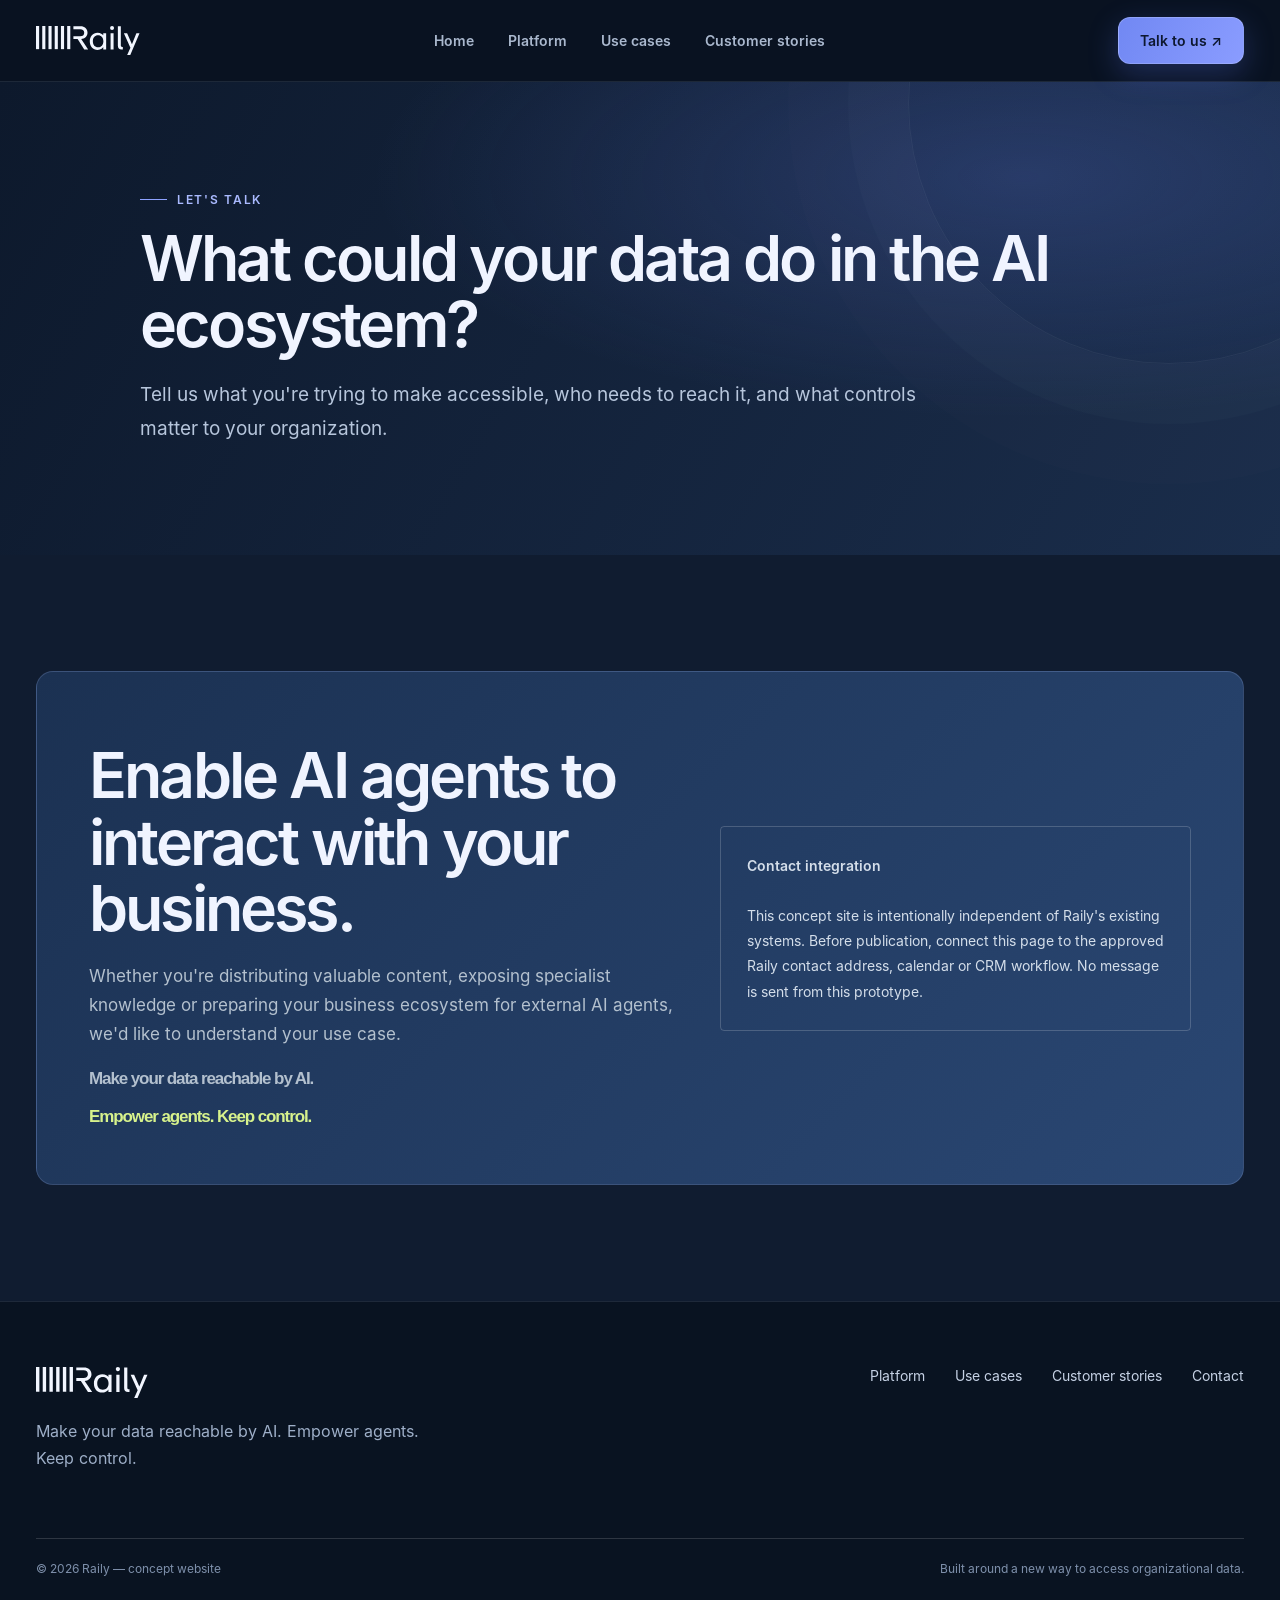
==== contact.html @ 26b0833b "Add files via upload" ====
<!doctype html><html lang="en"><head><meta charset="utf-8"><meta name="viewport" content="width=device-width,initial-scale=1"><meta name="description" content="Talk to Raily about enabling AI agents to interact with your business."><title>Contact — Raily</title><link rel="stylesheet" href="assets/site.css"><link rel="stylesheet" href="assets/v6.css"></head><body><header class="topbar"><div class="wrap nav"><a class="brand" href="index.html"><img src="assets/raily-logo.svg" alt="Raily" class="brand-logo" width="104" height="28"></a><button class="menu-toggle" aria-label="Open navigation" aria-expanded="false">☰</button><nav class="navlinks"><a href="index.html">Home</a><a href="platform.html">Platform</a><a href="use-cases.html">Use cases</a><a href="stories.html">Customer stories</a></nav><a class="nav-cta" href="contact.html">Talk to us ↗</a></div></header><main><section class="page-hero"><div class="wrap inner"><div class="eyebrow">Let's talk</div><h1>What could your data do in the AI ecosystem?</h1><p>Tell us what you're trying to make accessible, who needs to reach it, and what controls matter to your organization.</p></div></section><section class="section"><div class="wrap"><div class="contact-panel"><div><h2>Enable AI agents to interact with your business.</h2><p>Whether you're distributing valuable content, exposing specialist knowledge or preparing your business ecosystem for external AI agents, we'd like to understand your use case.</p><p class="tagline">Make your data reachable by AI. <span>Empower agents. Keep control.</span></p></div><div class="contact-note"><strong>Contact integration</strong><br><br>This concept site is intentionally independent of Raily's existing systems. Before publication, connect this page to the approved Raily contact address, calendar or CRM workflow. No message is sent from this prototype.</div></div></div></section></main><footer class="footer"><div class="wrap"><div class="footer-top"><div><a class="brand" href="index.html"><img src="assets/raily-logo.svg" alt="Raily" class="brand-logo" width="104" height="28"></a><p>Make your data reachable by AI. Empower agents. Keep control.</p></div><div class="footer-links"><a href="platform.html">Platform</a><a href="use-cases.html">Use cases</a><a href="stories.html">Customer stories</a><a href="contact.html">Contact</a></div></div><div class="copyright"><span>© 2026 Raily — concept website</span><span>Built around a new way to access organizational data.</span></div></div></footer><script src="assets/site.js"></script></body></html>
---- assets/site.css ----
@font-face{font-family:Inter;src:url('fonts/Inter-Regular.otf') format('opentype');font-weight:400;font-display:swap}@font-face{font-family:Inter;src:url('fonts/Inter-SemiBold.otf') format('opentype');font-weight:600;font-display:swap}@font-face{font-family:InterDisplay;src:url('fonts/InterDisplay-SemiBold.otf') format('opentype');font-weight:600;font-display:swap}@font-face{font-family:InterDisplay;src:url('fonts/InterDisplay-Bold.otf') format('opentype');font-weight:700 800;font-display:swap}
:root{--ink:#101b2b;--muted:#59677a;--paper:#f4f5f2;--white:#fff;--line:#d8ddd9;--blue:#3157e8;--blue2:#e5eaff;--lime:#c9f36b;--night:#101d2d;--night2:#172a40;--max:1240px;--radius:18px;--shadow:0 22px 70px rgba(16,27,43,.10)}
*{box-sizing:border-box}html{scroll-behavior:smooth}body{margin:0;background:var(--paper);color:var(--ink);font-family:Inter,Arial,sans-serif;-webkit-font-smoothing:antialiased}a{color:inherit;text-decoration:none}button{font:inherit}.wrap{width:min(var(--max),calc(100% - 64px));margin:auto}
.topbar{height:88px;display:flex;align-items:center;border-bottom:1px solid rgba(16,27,43,.1);position:relative;z-index:10;background:rgba(244,245,242,.96)}.nav{display:flex;align-items:center;justify-content:space-between}.brand{display:flex;align-items:center;font:800 32px InterDisplay,Inter,sans-serif;letter-spacing:-2px;color:var(--ink)}.brand-mark{display:none}.navlinks{display:flex;align-items:center;gap:38px;font-size:15px;font-weight:600;color:#465467}.navlinks a:hover,.navlinks a.active{color:var(--blue)}.nav-cta,.button{display:inline-flex;align-items:center;justify-content:center;gap:12px;padding:16px 23px;border-radius:4px;background:var(--blue);color:white;font-weight:700;font-size:15px;transition:.2s transform,.2s background}.nav-cta:hover,.button:hover{transform:translateY(-2px);background:#1d43cb}.button.secondary{background:transparent;color:var(--ink);border:1px solid #aeb8c4}.button.secondary:hover{background:white}.menu-toggle{display:none;border:0;background:none;font-size:26px}
.eyebrow{font:700 14px Inter,sans-serif;letter-spacing:1.6px;text-transform:uppercase;color:var(--blue);display:flex;align-items:center;gap:12px}.eyebrow:before{content:'';height:2px;width:34px;background:currentColor}
.hero{padding:104px 0 88px;overflow:hidden;position:relative;background:var(--paper)}.hero:after{content:'';position:absolute;right:-180px;top:-220px;width:560px;height:560px;border-radius:50%;border:1px solid rgba(49,87,232,.12);box-shadow:0 0 0 65px rgba(49,87,232,.025),0 0 0 130px rgba(49,87,232,.02);pointer-events:none}.hero-grid{display:block;position:relative;z-index:1}.hero-copy{max-width:1100px}.hero h1{font:700 clamp(64px,8.2vw,112px)/.99 InterDisplay,Inter,sans-serif;letter-spacing:-7px;margin:25px 0 24px;max-width:1100px}.hero h1 em{font-style:normal;color:var(--blue)}.hero .hero-tagline{font:700 clamp(26px,3vw,38px)/1.2 InterDisplay,Inter,sans-serif;letter-spacing:-1.2px;color:#46630c;margin:0 0 26px}.hero p.lead{font-size:20px;line-height:1.65;color:#526174;max-width:820px;margin:0 0 32px}.actions{display:flex;gap:14px;flex-wrap:wrap}.hero-diagram{margin-top:76px;background:var(--night);color:#fff;padding:30px 34px 34px;border-radius:5px;position:relative;overflow:hidden}.hero-diagram:before{content:'';position:absolute;inset:0;background:linear-gradient(120deg,rgba(49,87,232,.18),transparent 42%,rgba(201,243,107,.08));pointer-events:none}.diagram-label{position:relative;color:#aab8c9;font-size:12px;font-weight:700;letter-spacing:1.8px;text-transform:uppercase;margin-bottom:26px}.diagram-flow{position:relative;display:grid;grid-template-columns:1fr 34px 1.15fr 34px 1fr;gap:12px;align-items:stretch}.diagram-box{min-height:150px;padding:24px;border:1px solid rgba(255,255,255,.2);background:rgba(255,255,255,.035);display:flex;flex-direction:column;justify-content:space-between}.diagram-box strong{font:700 22px InterDisplay,Inter,sans-serif}.diagram-box span{font-size:14px;line-height:1.5;color:#b8c4d2}.diagram-box.raily{background:var(--blue);border-color:var(--blue)}.diagram-box.raily span{color:#e5eaff}.diagram-arrow{display:flex;align-items:center;justify-content:center;color:var(--lime);font-size:28px}.diagram-foot{position:relative;display:flex;justify-content:space-between;gap:20px;margin-top:22px;color:#c9f36b;font-size:12px;font-weight:700;letter-spacing:1.3px;text-transform:uppercase}
.section{padding:116px 0}.section.white{background:#fff}.section.dark{background:var(--night);color:white}.section-head{max-width:920px;margin-bottom:58px}.section h2,.page-hero h1{font:700 clamp(48px,6vw,76px)/1.04 InterDisplay,Inter,sans-serif;letter-spacing:-4px;margin:22px 0 24px}.section-head p,.section p.body{font-size:19px;line-height:1.7;color:var(--muted);max-width:790px}.section.dark .section-head p,.section.dark p.body{color:#b3c0ce}.problem-grid{display:grid;grid-template-columns:1fr 1fr;gap:90px;align-items:start}.problem-quote{font:700 clamp(42px,5vw,64px)/1.1 InterDisplay,Inter,sans-serif;letter-spacing:-3px}.problem-quote span{color:var(--blue)}.problem-copy p{font-size:18px;line-height:1.8;color:var(--muted);margin-top:0}.problem-copy strong{display:block;font:700 25px InterDisplay,Inter,sans-serif;line-height:1.3;margin-top:25px;color:var(--ink)}
.iceberg{display:grid;grid-template-columns:repeat(3,1fr);gap:18px}.ice-card{background:#f2f4f1;border:1px solid #dfe4df;border-radius:4px;padding:32px;min-height:290px}.ice-card .num{font:700 13px Inter,sans-serif;color:var(--blue);letter-spacing:1.1px}.ice-card h3{font:700 28px/1.15 InterDisplay,Inter,sans-serif;letter-spacing:-1.2px;margin:35px 0 15px}.ice-card p{font-size:16px;line-height:1.7;color:var(--muted);margin:0}.callout{margin-top:25px;padding:25px 30px;background:var(--blue2);border-left:5px solid var(--blue);color:#203a9b;font-size:18px;font-weight:700}
.steps{display:grid;grid-template-columns:repeat(3,1fr);gap:18px}.step{padding:34px;border:1px solid rgba(255,255,255,.17);border-radius:4px;background:rgba(255,255,255,.045);min-height:315px}.step .stepno{font:700 13px Inter,sans-serif;color:var(--lime);letter-spacing:1.2px}.step h3{font:700 31px/1.15 InterDisplay,Inter,sans-serif;margin:42px 0 16px;letter-spacing:-1.2px}.step p{color:#b3c0ce;line-height:1.75;font-size:16px}.step .line{height:3px;background:linear-gradient(90deg,var(--lime),transparent);margin-top:30px}.tagline{font:700 clamp(32px,4.4vw,54px)/1.12 InterDisplay,Inter,sans-serif;letter-spacing:-2px;margin:0;color:white}.tagline span{display:block;color:var(--lime);margin-top:9px}
.ecosystem{display:grid;grid-template-columns:repeat(3,1fr);gap:18px}.eco{padding:34px;border:1px solid var(--line);border-radius:4px;background:#fff;min-height:230px}.eco h3{font:700 27px InterDisplay,Inter,sans-serif;letter-spacing:-.8px;margin:0 0 18px}.eco p{font-size:16px;line-height:1.75;color:var(--muted);margin:0}.proof{display:grid;grid-template-columns:.8fr 1.2fr;gap:75px;align-items:center}.proof-number{font:800 clamp(76px,10vw,130px)/.9 InterDisplay,Inter,sans-serif;letter-spacing:-8px;color:var(--blue)}.proof-number small{display:block;font:700 13px Inter,sans-serif;letter-spacing:1.5px;text-transform:uppercase;color:var(--muted);margin-top:20px}.proof h3{font:700 42px/1.1 InterDisplay,Inter,sans-serif;letter-spacing:-2px;margin:0 0 20px}.proof p{font-size:17px;line-height:1.8;color:var(--muted)}.proof-metrics{display:flex;gap:36px;flex-wrap:wrap;margin:28px 0}.metric strong{display:block;font:700 30px InterDisplay,Inter,sans-serif}.metric span{font:700 12px Inter,sans-serif;color:var(--muted);text-transform:uppercase;letter-spacing:1px}
.vision{display:grid;grid-template-columns:1fr .8fr;gap:80px;align-items:center}.vision-art{height:360px;border-radius:4px;background:var(--blue);position:relative;overflow:hidden;padding:34px;color:white;display:flex;flex-direction:column;justify-content:space-between}.vision-art:before{content:'';position:absolute;width:380px;height:380px;border:1px solid rgba(255,255,255,.35);border-radius:50%;left:50%;top:50%;transform:translate(-50%,-50%);box-shadow:0 0 0 55px rgba(255,255,255,.06),0 0 0 110px rgba(255,255,255,.045)}.vision-art strong{position:relative;font:700 34px/1.12 InterDisplay,Inter,sans-serif;max-width:280px;display:block}.vision-art span{position:relative;font:700 12px Inter,sans-serif;letter-spacing:1.4px}
.final-cta{background:var(--lime);padding:78px 0}.final-cta-inner{display:flex;align-items:center;justify-content:space-between;gap:36px}.final-cta h2{font:700 clamp(38px,5vw,62px)/1.06 InterDisplay,Inter,sans-serif;letter-spacing:-3px;margin:0 0 18px;max-width:850px}.final-cta p{font:700 21px InterDisplay,Inter,sans-serif;margin:0;color:#34441b}.final-cta .button{background:var(--ink);white-space:nowrap}
.footer{background:var(--night);color:white;padding:65px 0 30px}.footer-top{display:flex;justify-content:space-between;gap:30px;padding-bottom:50px}.footer .brand{color:white}.footer p{color:#aab8c9;font-size:16px;line-height:1.7;max-width:420px}.footer-links{display:flex;gap:30px;color:#d3dce6;font-size:14px;align-items:flex-start;flex-wrap:wrap}.copyright{border-top:1px solid rgba(255,255,255,.15);padding-top:22px;color:#8798ab;font-size:12px;display:flex;justify-content:space-between}
.page-hero{padding:112px 0 88px;background:var(--night);color:white;position:relative;overflow:hidden}.page-hero:after{content:'';position:absolute;width:520px;height:520px;border:1px solid rgba(255,255,255,.12);border-radius:50%;right:-150px;top:-240px;box-shadow:0 0 0 60px rgba(255,255,255,.03),0 0 0 120px rgba(255,255,255,.02)}.page-hero .inner{position:relative;z-index:1;max-width:1000px}.page-hero h1{font-size:clamp(64px,8vw,100px);margin:24px 0;letter-spacing:-6px}.page-hero p{font-size:20px;line-height:1.7;color:#b3c0ce;max-width:820px}.page-hero .eyebrow{color:var(--lime)}
.content-grid{display:grid;grid-template-columns:repeat(2,1fr);gap:20px}.content-card{padding:36px;border:1px solid var(--line);border-radius:4px;background:#fff}.content-card h3{font:700 30px/1.15 InterDisplay,Inter,sans-serif;letter-spacing:-1px;margin:0 0 18px}.content-card p{font-size:16px;line-height:1.75;color:var(--muted)}.content-card .eyebrow{margin-bottom:28px}.architecture{background:var(--night);border-radius:4px;padding:42px;color:white}.arch-row{display:grid;grid-template-columns:200px 1fr;gap:28px;padding:27px 0;border-bottom:1px solid rgba(255,255,255,.15);align-items:center}.arch-row:last-child{border:0}.arch-label{font:700 13px Inter,sans-serif;letter-spacing:1.5px;color:var(--lime)}.arch-items{display:flex;gap:11px;flex-wrap:wrap}.arch-items span{padding:11px 16px;border:1px solid rgba(255,255,255,.2);border-radius:2px;color:#e0e7ef;font-size:14px}
.story-feature{background:#fff;border:1px solid var(--line);border-radius:4px;overflow:hidden;display:grid;grid-template-columns:.85fr 1.15fr}.story-side{background:var(--night);color:white;padding:45px;display:flex;flex-direction:column;justify-content:space-between;min-height:430px}.story-side .big{font:800 100px InterDisplay,Inter,sans-serif;letter-spacing:-7px}.story-side .big small{display:block;font:700 13px Inter,sans-serif;letter-spacing:1.5px;color:#b3c0ce}.story-main{padding:48px}.story-main h2{font:700 42px/1.1 InterDisplay,Inter,sans-serif;letter-spacing:-2px;margin:0 0 20px}.story-main p{color:var(--muted);line-height:1.8;font-size:16px}.story-main .metric-row{display:flex;gap:30px;margin-top:28px;flex-wrap:wrap}.story-main .metric-row strong{display:block;font:700 28px InterDisplay,Inter,sans-serif}.story-main .metric-row span{font:700 12px Inter,sans-serif;color:var(--muted);letter-spacing:.6px}.contact-panel{background:var(--night);color:white;border-radius:4px;padding:52px;display:grid;grid-template-columns:1fr .8fr;gap:42px;align-items:center}.contact-panel h2{font:700 48px/1.1 InterDisplay,Inter,sans-serif;letter-spacing:-2px;margin:0 0 20px}.contact-panel p{color:#b3c0ce;line-height:1.7;font-size:17px}.contact-note{border:1px solid rgba(255,255,255,.18);padding:26px;border-radius:4px;color:#d4deea;font-size:14px;line-height:1.8}.small-note{font-size:13px;color:#7d8a99;line-height:1.6}.mobile-only{display:none}
@media(max-width:900px){.hero h1{font-size:clamp(58px,9vw,88px);letter-spacing:-4.5px}.hero-diagram{margin-top:55px}.problem-grid,.proof,.vision{grid-template-columns:1fr;gap:45px}.iceberg,.steps,.ecosystem{grid-template-columns:1fr}.step{min-height:0}.section{padding:85px 0}.story-feature{grid-template-columns:1fr}.story-side{min-height:270px}.contact-panel{grid-template-columns:1fr}.final-cta-inner{align-items:flex-start;flex-direction:column}.arch-row{grid-template-columns:1fr;gap:14px}}
@media(max-width:680px){.diagram-flow{grid-template-columns:1fr;gap:10px}.diagram-arrow{height:20px;transform:rotate(90deg)}.wrap{width:min(var(--max),calc(100% - 36px))}.topbar{height:72px}.brand{font-size:29px}.menu-toggle{display:block;color:var(--ink)}.navlinks{display:none;position:absolute;top:71px;left:0;right:0;background:var(--paper);padding:24px;flex-direction:column;align-items:stretch;gap:20px;border-bottom:1px solid var(--line)}.navlinks.open{display:flex}.nav-cta{display:none}.hero{padding:70px 0 60px}.hero h1{font-size:clamp(48px,13vw,72px);letter-spacing:-3.2px;margin:22px 0}.hero .hero-tagline{font-size:25px}.hero p.lead{font-size:17px}.hero-diagram{padding:22px;margin-top:42px}.diagram-flow{grid-template-columns:1fr;gap:10px}.diagram-box{min-height:110px}.diagram-arrow{height:20px;transform:rotate(90deg)}.diagram-foot{font-size:10px;gap:10px;flex-wrap:wrap}.section{padding:72px 0}.section h2,.page-hero h1{font-size:clamp(42px,11vw,60px);letter-spacing:-2.6px}.section-head{margin-bottom:38px}.section-head p,.section p.body{font-size:17px}.problem-quote{font-size:42px;letter-spacing:-2px}.ice-card,.step,.eco,.content-card{padding:26px}.ice-card h3{font-size:25px}.tagline{font-size:34px}.proof-number{font-size:90px}.proof h3{font-size:34px}.page-hero{padding:75px 0 60px}.page-hero h1{font-size:clamp(48px,12vw,72px);letter-spacing:-3.2px}.page-hero p{font-size:17px}.footer-top,.copyright{flex-direction:column}.footer-links{gap:18px}.story-main{padding:28px}.story-side{padding:30px}.story-side .big{font-size:76px}.contact-panel{padding:28px}.contact-panel h2{font-size:38px}.final-cta{padding:58px 0}.final-cta h2{font-size:42px}.mobile-only{display:block}}
@media(prefers-reduced-motion:reduce){html{scroll-behavior:auto}*,*:before,*:after{transition:none!important}}


/* V3 — calmer, more contemporary visual language */
:root{--ink:#25344b;--muted:#68778d;--paper:#f2f5fa;--white:#fbfcfe;--line:#e0e7f0;--blue:#526ee8;--blue2:#e8edff;--lime:#d9ef9b;--night:#17263c;--night2:#213650;--shadow:0 24px 70px rgba(43,65,100,.10)}
body{background:var(--paper);color:var(--ink);font-family:"Aptos","Segoe UI",Inter,Arial,sans-serif;-webkit-font-smoothing:antialiased}
.wrap{width:min(1280px,calc(100% - 72px))}
.topbar{height:82px;background:rgba(246,248,252,.88);backdrop-filter:blur(16px);border-bottom:1px solid rgba(108,128,158,.13)}
.brand{font-family:"Aptos Display","Segoe UI",sans-serif;font-size:30px;font-weight:700;letter-spacing:-1.7px;color:#293b57}
.navlinks{font-size:14px;font-weight:550;color:#66758b;gap:34px}.navlinks a:hover,.navlinks a.active{color:var(--blue)}
.nav-cta,.button{border-radius:9px;background:#526ee8;padding:14px 21px;font-size:14px;font-weight:650;box-shadow:0 6px 18px rgba(82,110,232,.16)}
.button.secondary{background:rgba(255,255,255,.55);border:1px solid #d5deec;color:#40516c;box-shadow:none}
.eyebrow{font-size:11px;letter-spacing:1.45px;font-weight:700;color:#7182a2;gap:10px}.eyebrow:before{width:22px;height:1px}
.hero{padding:92px 0 82px;background:radial-gradient(ellipse at 78% 38%,rgba(218,228,255,.72),transparent 42%),linear-gradient(125deg,#f5f7fb 0%,#eef3fa 100%)}
.hero:after{display:none}
.hero-grid{display:grid;grid-template-columns:.92fr 1.08fr;gap:54px;align-items:center}
.hero-copy{max-width:620px}
.hero h1{font-family:"Aptos Display","Segoe UI",Inter,sans-serif;font-weight:600;font-size:clamp(54px,5.4vw,76px);line-height:1.045;letter-spacing:-3.7px;color:#2b3b54;margin:22px 0 22px;max-width:650px}
.hero h1 em{font-style:normal;color:#5a72d9}
.hero .hero-tagline{font-family:"Aptos Display","Segoe UI",sans-serif;font-size:clamp(22px,2vw,27px);font-weight:600;letter-spacing:-.55px;line-height:1.3;color:#647a37;margin:0 0 22px}
.hero p.lead{font-size:17px;line-height:1.78;color:#687991;max-width:570px;margin:0 0 29px}
.hero-product{position:relative;max-width:650px;margin-left:auto;padding:21px;border:1px solid rgba(174,190,216,.65);border-radius:22px;background:rgba(255,255,255,.68);box-shadow:0 28px 85px rgba(50,75,120,.12);backdrop-filter:blur(18px);overflow:hidden}
.hero-product:before{content:"";position:absolute;inset:0;background:linear-gradient(145deg,rgba(255,255,255,.8),transparent 45%,rgba(224,232,255,.42));pointer-events:none}
.product-top,.product-request,.product-core,.product-response,.product-foot{position:relative;z-index:1}
.product-top{display:flex;align-items:center;gap:9px;color:#8290a6;font-size:9px;font-weight:750;letter-spacing:1.25px;padding:0 2px 16px;border-bottom:1px solid #e8edf4}
.live-dot{width:7px;height:7px;border-radius:50%;background:#83b78c;box-shadow:0 0 0 4px rgba(131,183,140,.13)}.product-top-right{margin-left:auto;color:#7184b9}
.product-request{padding:17px 2px 18px}.mini-label,.response-head,.source-strip>span{font-size:9px;letter-spacing:1.2px;font-weight:750;color:#8b98ab}.request-row{display:flex;align-items:center;gap:12px;margin-top:11px}.agent-avatar{width:34px;height:34px;border-radius:11px;background:#e8edff;color:#586ed1;display:grid;place-items:center;font-size:11px;font-weight:750;flex:none}.request-row strong{font-size:12px;color:#43536b;font-weight:650}.request-row p{font-size:13px;line-height:1.5;color:#687991;margin:4px 0 0}
.product-core{border:1px solid #dfe6f2;background:rgba(246,248,253,.86);border-radius:15px;padding:16px}
.core-brand{display:flex;align-items:center;gap:10px}.core-mark{width:30px;height:30px;border-radius:10px;background:#5a72dc;color:white;display:grid;place-items:center;font-size:20px;font-weight:700;font-family:Georgia,serif}.core-brand strong{display:block;font-size:13px;color:#33445e}.core-brand small{display:block;font-size:10px;color:#8491a5;margin-top:2px}.status-pill{margin-left:auto;background:#e7f2e8;color:#527d5c;border:1px solid #d7e9d9;border-radius:20px;padding:6px 9px;font-size:9px;font-weight:700}
.core-grid{display:grid;grid-template-columns:repeat(3,1fr);gap:9px;margin:17px 0 14px}.core-step{padding:11px 10px;border:1px solid #e1e7f0;border-radius:10px;background:#fff;min-height:72px}.step-icon{display:block;color:#6e82d7;font-size:9px;font-weight:800;margin-bottom:7px}.core-step strong{display:block;font-size:10px;color:#43536b;font-weight:700}.core-step small{display:block;font-size:9px;color:#8b98aa;margin-top:4px;line-height:1.35}
.source-strip{display:flex;align-items:center;gap:7px;flex-wrap:wrap}.source-strip>span{margin-right:5px}.source-strip b{font-size:9px;font-weight:600;color:#71809a;background:#edf1f7;border-radius:5px;padding:6px 8px}
.product-response{padding:16px 2px 7px}.response-head{display:flex;align-items:center;justify-content:space-between}.verified{color:#679274;font-size:9px;letter-spacing:0;font-weight:700}.product-response p{font-size:12px;line-height:1.55;color:#52627a;margin:10px 0}.response-sources{display:flex;align-items:center;gap:6px;flex-wrap:wrap}.response-sources span{font-size:9px;color:#8a97a9;margin-right:2px}.response-sources i{font-style:normal;font-size:9px;color:#667997;background:#f0f3f8;border:1px solid #e5eaf2;border-radius:5px;padding:5px 7px}
.product-foot{display:flex;justify-content:space-between;gap:10px;border-top:1px solid #e8edf4;margin-top:13px;padding:13px 2px 0;color:#8291a7;font-size:8px;font-weight:750;letter-spacing:.8px}
.section{padding:104px 0}.section.white{background:#fbfcfe}.section.dark{background:linear-gradient(135deg,#1b2d45,#223b59);color:white}
.section h2,.page-hero h1{font-family:"Aptos Display","Segoe UI",Inter,sans-serif;font-weight:600;font-size:clamp(42px,4.5vw,62px);line-height:1.1;letter-spacing:-2.4px;color:#2c3d57;margin:18px 0 20px}
.section.dark h2{color:#f4f7fc}.section-head p,.section p.body{font-size:17px;line-height:1.8;color:#718097}.section.dark .section-head p,.section.dark p.body{color:#c0ccdc}
.problem-grid{gap:70px}.problem-quote{font-family:"Aptos Display","Segoe UI",sans-serif;font-size:clamp(36px,4vw,54px);font-weight:600;line-height:1.16;letter-spacing:-2px;color:#34455f}.problem-quote span{color:#637ce0}.problem-copy p{font-size:16px;line-height:1.85;color:#718097}.problem-copy strong{font:600 21px/1.4 "Aptos Display","Segoe UI",sans-serif;color:#425675}
.ice-card{background:linear-gradient(150deg,#f8faff,#eff3f9);border:1px solid #e3eaf3;border-radius:15px;padding:29px;min-height:270px;box-shadow:0 8px 26px rgba(52,74,110,.035)}.ice-card h3{font:600 24px/1.2 "Aptos Display","Segoe UI",sans-serif;letter-spacing:-.6px;color:#3c4e69;margin:30px 0 13px}.ice-card p{font-size:14px;line-height:1.8;color:#718097}.ice-card .num{font-size:10px;color:#7486bd;letter-spacing:1px}
.callout{background:#e9efff;border-left:3px solid #8296ec;border-radius:0 10px 10px 0;color:#53668f;font-size:16px;font-weight:650;padding:21px 25px}
.steps{gap:14px}.step{border-radius:15px;background:rgba(255,255,255,.055);padding:29px;min-height:290px}.step h3{font:600 25px/1.2 "Aptos Display","Segoe UI",sans-serif;letter-spacing:-.5px;margin:35px 0 13px}.step p{font-size:14px;line-height:1.8;color:#bdc9d9}.step .stepno{font-size:10px;color:#d9ef9b;letter-spacing:1px}.tagline{font:600 clamp(27px,3.4vw,43px)/1.2 "Aptos Display","Segoe UI",sans-serif;letter-spacing:-1.1px;color:#f4f7fc}.tagline span{color:#d9ef9b}
.eco{border:1px solid #e3e9f2;border-radius:14px;background:#fff;min-height:210px;padding:30px}.eco h3{font:600 23px "Aptos Display","Segoe UI",sans-serif;color:#3b4d68}.eco p{font-size:14px;line-height:1.8;color:#748197}
.proof-number{font-weight:650;color:#627be0;letter-spacing:-5px}.proof-number small{font-size:11px;letter-spacing:1px;color:#8390a4}.proof h3{font:600 35px/1.16 "Aptos Display","Segoe UI",sans-serif;letter-spacing:-1.1px;color:#354761}.proof p{font-size:15px;line-height:1.85;color:#718097}.metric strong{font:600 26px "Aptos Display","Segoe UI",sans-serif;color:#405573}.metric span{font-size:10px;color:#8794a8}
.vision-art{height:330px;border-radius:18px;background:linear-gradient(145deg,#657ee6,#8d9be7);padding:32px;box-shadow:0 24px 50px rgba(82,110,232,.16)}.vision-art:before{border-radius:38%;transform:translate(-50%,-50%) rotate(30deg);width:300px;height:300px;box-shadow:0 0 0 44px rgba(255,255,255,.07),0 0 0 88px rgba(255,255,255,.04)}.vision-art strong{font:600 29px/1.2 "Aptos Display","Segoe UI",sans-serif}
.final-cta{background:linear-gradient(110deg,#e3ebff,#eaf0fc);padding:70px 0}.final-cta h2{font:600 clamp(34px,4vw,52px)/1.12 "Aptos Display","Segoe UI",sans-serif;letter-spacing:-1.8px;color:#344660}.final-cta p{font:600 18px "Aptos Display","Segoe UI",sans-serif;color:#687c4c}
.footer{background:#17263c}.footer .brand{color:#f4f7fc}.footer p{color:#b6c2d2}.footer-links{color:#d2dbea}.copyright{color:#8e9db2}
.page-hero{background:linear-gradient(120deg,#1b2d45,#263f5c);padding:100px 0 82px}.page-hero:after{opacity:.45}.page-hero h1{color:#f3f6fc;font-weight:600}.page-hero p{font-size:18px;line-height:1.8;color:#c1ccdb}.page-hero .eyebrow{color:#c8d5f6}
.content-card{border:1px solid #e2e9f2;border-radius:14px;box-shadow:0 8px 24px rgba(48,67,99,.035)}.content-card h3{font:600 25px/1.2 "Aptos Display","Segoe UI",sans-serif;color:#3b4e68}.content-card p{font-size:14px;line-height:1.8;color:#718097}
.architecture{border-radius:16px;background:linear-gradient(135deg,#1b2d45,#263f5c)}.arch-row{border-color:rgba(255,255,255,.12)}.arch-label{font-size:11px}.arch-items span{border-radius:8px;background:rgba(255,255,255,.045);font-size:13px}
.story-feature{border:1px solid #e1e8f1;border-radius:16px;box-shadow:0 12px 36px rgba(48,67,99,.06)}.story-side{background:linear-gradient(145deg,#1b2d45,#2a4665)}.story-main h2{font:600 35px/1.16 "Aptos Display","Segoe UI",sans-serif;color:#364962}.story-main p{font-size:15px;line-height:1.85;color:#718097}
.contact-panel{border-radius:17px;background:linear-gradient(135deg,#1b2d45,#2a4665)}
@media(max-width:1000px){.hero-grid{grid-template-columns:1fr;gap:42px}.hero-copy{max-width:850px}.hero-product{margin:0;max-width:850px}.hero h1{max-width:800px}}
@media(max-width:680px){.wrap{width:min(1280px,calc(100% - 38px))}.hero{padding:64px 0 58px}.hero h1{font-size:clamp(43px,10.5vw,60px);letter-spacing:-2.3px;line-height:1.08}.hero .hero-tagline{font-size:22px}.hero p.lead{font-size:16px}.hero-product{padding:14px;border-radius:16px}.core-grid{grid-template-columns:1fr}.core-step{min-height:0}.product-foot{font-size:7px;letter-spacing:.4px}.section{padding:74px 0}.section h2,.page-hero h1{font-size:clamp(38px,9vw,52px);letter-spacing:-1.7px}.problem-quote{font-size:38px}.ice-card{min-height:0}.tagline{font-size:29px}.proof-number{font-size:86px}.proof h3{font-size:30px}.page-hero{padding:70px 0 58px}}

/* v4 — darker, more expressive visual direction */
:root{--ink:#edf3ff;--muted:#a9b8ce;--blue:#8ea5ff;--lime:#d7f28c}
body{background:#0b1424;color:#eaf0fb}
.topbar{background:rgba(10,19,34,.88);border-bottom:1px solid rgba(172,193,226,.12);backdrop-filter:blur(18px)}
.brand{color:#f2f6ff}.navlinks a{color:#aab8ce}.navlinks a:hover,.navlinks a.active{color:#fff}.nav-cta,.button{background:linear-gradient(115deg,#7188f3,#8a9cff);color:#0d1830;border:1px solid rgba(207,218,255,.28);box-shadow:0 10px 30px rgba(85,112,230,.28);border-radius:12px}
.button.secondary{background:rgba(153,174,225,.09);border:1px solid rgba(176,197,240,.24);color:#dce6fb}
.hero{position:relative;isolation:isolate;overflow:hidden;background:radial-gradient(ellipse at 78% 35%,rgba(72,101,190,.30),transparent 43%),radial-gradient(ellipse at 12% 85%,rgba(36,101,126,.17),transparent 38%),linear-gradient(125deg,#0b1526 0%,#101e34 54%,#142542 100%);padding:104px 0 100px}
.hero:before{content:"";position:absolute;z-index:-1;width:560px;height:560px;border-radius:50%;right:-180px;top:-270px;border:1px solid rgba(163,185,255,.10);box-shadow:0 0 0 42px rgba(163,185,255,.025),0 0 0 90px rgba(163,185,255,.02),0 0 110px rgba(91,120,220,.12)}
.hero:after{display:block;opacity:.22;background-image:radial-gradient(rgba(190,207,255,.5) .7px,transparent .7px);background-size:25px 25px;mask-image:linear-gradient(90deg,transparent,black 70%)}
.hero h1{font-size:clamp(58px,6vw,84px);line-height:1.02;letter-spacing:-4.2px;color:#f1f5ff;font-weight:560;max-width:680px}.hero h1 em{color:#9eafff;text-shadow:0 0 38px rgba(126,149,255,.18)}
.hero .hero-tagline{font-size:clamp(25px,2.25vw,31px);color:#d7f28c;margin-bottom:24px}.hero p.lead{font-size:19px;line-height:1.72;color:#b5c3d8;max-width:590px}
.hero-product{background:linear-gradient(145deg,rgba(30,48,77,.92),rgba(16,29,49,.94));border:1px solid rgba(174,196,244,.24);box-shadow:0 32px 100px rgba(0,0,0,.36),0 0 70px rgba(90,119,224,.12);border-radius:25px;padding:22px;backdrop-filter:blur(22px)}
.hero-product:before{background:linear-gradient(145deg,rgba(139,164,255,.12),transparent 48%,rgba(84,139,164,.08))}
.product-top{color:#9cacc7;border-color:rgba(187,204,238,.14)}.product-top-right{color:#a8b9ff}.mini-label,.response-head,.source-strip>span{color:#98a9c5}.request-row strong{color:#eaf0ff}.request-row p{color:#b2c1d8}.agent-avatar{background:linear-gradient(140deg,#8298ff,#596dc4);color:#fff}.product-core{background:rgba(9,20,37,.78);border-color:rgba(174,196,244,.18)}.core-brand strong{color:#f1f5ff}.core-brand small{color:#9eafca}.core-mark{background:linear-gradient(145deg,#8198ff,#566ecf);box-shadow:0 6px 18px rgba(86,110,207,.28)}.status-pill{background:rgba(116,178,142,.13);color:#a9e2b8;border-color:rgba(116,178,142,.24)}.core-step{background:rgba(255,255,255,.045);border-color:rgba(183,202,240,.14)}.core-step strong{color:#e1eaff}.core-step small{color:#9cacc5}.step-icon{color:#a9b8ff}.source-strip b,.response-sources i{background:rgba(155,177,225,.09);border:1px solid rgba(177,197,237,.14);color:#c1cfea}.product-response p{color:#d1dcef}.response-sources span{color:#91a3bf}.verified{color:#a8e2b6}.product-foot{border-color:rgba(187,204,238,.14);color:#96a8c5}
.section{padding:116px 0;background:#101c30;color:#eaf0fb}.section.white{background:linear-gradient(145deg,#111f35,#0e192b);color:#eaf0fb}.section.dark{background:radial-gradient(ellipse at 82% 15%,rgba(91,117,210,.16),transparent 42%),linear-gradient(135deg,#172844,#1c3151 58%,#14253f);color:#fff}
.section h2,.page-hero h1{font-size:clamp(48px,4.9vw,68px);line-height:1.06;letter-spacing:-2.8px;color:#f0f4ff;font-weight:560}.section-head{max-width:850px}.section-head p,.section p.body{font-size:19px;line-height:1.75;color:#aebed4}.section.dark .section-head p,.section.dark p.body{color:#c2cfe2}
.eyebrow{font-size:12px;letter-spacing:1.7px;color:#9eafff}.eyebrow:before{background:#8da2ff;width:27px}
.problem-grid{gap:86px}.problem-quote{font-size:clamp(43px,4.5vw,62px);color:#f0f4ff;font-weight:560}.problem-quote span{color:#a5b5ff}.problem-copy p{font-size:18px;line-height:1.78;color:#b3c1d6}.problem-copy strong{font-size:23px;color:#d8e4fb}
.iceberg{gap:18px}.ice-card{position:relative;overflow:hidden;background:linear-gradient(150deg,rgba(34,53,82,.92),rgba(20,34,56,.96));border:1px solid rgba(166,190,237,.17);border-radius:20px;padding:34px;min-height:300px;box-shadow:0 18px 45px rgba(0,0,0,.14)}.ice-card:after{content:"";position:absolute;width:170px;height:170px;border:1px solid rgba(151,172,255,.13);border-radius:50%;right:-65px;top:-65px;box-shadow:0 0 0 24px rgba(151,172,255,.035),0 0 0 50px rgba(151,172,255,.025)}.ice-card h3{font-size:27px;color:#eff4ff;margin:38px 0 14px}.ice-card p{font-size:16px;line-height:1.75;color:#b2c1d8}.ice-card .num{font-size:11px;color:#aab9ff;letter-spacing:1.3px}
.callout{position:relative;overflow:hidden;background:linear-gradient(100deg,rgba(118,142,238,.16),rgba(141,163,255,.07));border:1px solid rgba(162,183,255,.19);border-left:3px solid #9eafff;border-radius:0 14px 14px 0;color:#dce6ff;font-size:18px;padding:25px 30px}
.step{position:relative;overflow:hidden;border:1px solid rgba(177,197,238,.13);border-radius:20px;background:linear-gradient(145deg,rgba(255,255,255,.075),rgba(255,255,255,.025));padding:34px;min-height:310px}.step:after{content:"";position:absolute;right:-40px;bottom:-65px;width:170px;height:170px;border-radius:50%;border:1px solid rgba(215,242,140,.15);box-shadow:0 0 0 22px rgba(215,242,140,.025),0 0 0 45px rgba(215,242,140,.02)}.step h3{font-size:28px;color:#f0f5ff;margin:40px 0 15px}.step p{font-size:16px;line-height:1.75;color:#bdcbe0}.step .stepno{font-size:11px;color:#d7f28c;letter-spacing:1.3px}.tagline{font-size:clamp(30px,3.8vw,48px);color:#f2f6ff}.tagline span{color:#d7f28c}
.ecosystem{gap:18px}.eco{position:relative;overflow:hidden;border:1px solid rgba(170,193,239,.17);border-radius:20px;background:linear-gradient(145deg,#1d3150,#14243c);min-height:250px;padding:34px;box-shadow:0 18px 45px rgba(0,0,0,.14)}.eco:before{content:"";position:absolute;right:-55px;top:-72px;width:190px;height:190px;border-radius:50%;border:1px solid rgba(151,173,255,.18);box-shadow:0 0 0 24px rgba(151,173,255,.035),0 0 0 50px rgba(151,173,255,.025)}.eco h3{font-size:26px;color:#eff4ff}.eco p{font-size:16px;line-height:1.75;color:#b5c4da}
.proof{border:1px solid rgba(170,193,239,.14);border-radius:25px;background:linear-gradient(135deg,#172945,#1d3150);padding:54px;box-shadow:0 24px 65px rgba(0,0,0,.18)}.proof-number{font-size:clamp(100px,11vw,150px);line-height:.95;color:#a5b4ff;letter-spacing:-7px}.proof-number small{display:block;font-size:14px;line-height:1.4;letter-spacing:1px;color:#afbed4;margin-top:14px}.proof h3{font-size:clamp(34px,3.5vw,46px);color:#f1f5ff}.proof p{font-size:17px;line-height:1.8;color:#b7c6dc}.metric strong{font-size:34px;color:#d7e2fb}.metric span{font-size:12px;color:#a6b6ce}
.vision{gap:70px}.vision-art{height:390px;position:relative;overflow:hidden;border:1px solid rgba(190,204,255,.22);background:radial-gradient(circle at 55% 48%,rgba(177,190,255,.32),transparent 25%),radial-gradient(circle at 50% 50%,rgba(96,126,225,.45),transparent 62%),linear-gradient(145deg,#293f69,#182b4a);box-shadow:0 25px 80px rgba(0,0,0,.24)}.vision-art:before{width:260px;height:260px;border:1px solid rgba(220,230,255,.3);background:transparent;box-shadow:0 0 0 35px rgba(220,230,255,.055),0 0 0 75px rgba(220,230,255,.035),0 0 0 120px rgba(220,230,255,.02)}.vision-art strong{font-size:34px;color:#f4f6ff}.vision-art span{color:#c0cfff}
.final-cta{position:relative;overflow:hidden;background:radial-gradient(ellipse at 80% 50%,rgba(120,144,245,.22),transparent 45%),linear-gradient(110deg,#1a2d4b,#233b60);padding:88px 0;border-top:1px solid rgba(181,200,243,.14)}.final-cta h2{font-size:clamp(38px,4.4vw,58px);color:#f1f5ff}.final-cta p{font-size:21px;color:#d7f28c}.footer{background:#091321;border-top:1px solid rgba(177,197,238,.12)}.footer p{color:#9eafc8}.footer-links{color:#c5d1e4}.copyright{color:#7f91ac}
.page-hero{background:radial-gradient(ellipse at 80% 20%,rgba(94,119,220,.25),transparent 45%),linear-gradient(120deg,#0d192c,#1a2d4b);padding:110px 0 90px}.page-hero p{font-size:19px;color:#b7c6dc}.page-hero .eyebrow{color:#aabaff}
.content-card{background:linear-gradient(145deg,#1d3150,#14243c);border:1px solid rgba(170,193,239,.16);box-shadow:0 18px 44px rgba(0,0,0,.16);border-radius:19px}.content-card h3{font-size:27px;color:#eff4ff}.content-card p{font-size:16px;line-height:1.75;color:#b5c4da}
.architecture{background:linear-gradient(135deg,#182b48,#243d63);border:1px solid rgba(180,201,255,.17)}.arch-row{border-color:rgba(255,255,255,.16)}.arch-items span{background:rgba(255,255,255,.08);border:1px solid rgba(255,255,255,.10);color:#d9e4fa}
.story-feature{background:#152641;border:1px solid rgba(170,193,239,.16);box-shadow:0 18px 48px rgba(0,0,0,.17)}.story-side{background:linear-gradient(145deg,#293f69,#172b49)}.story-main h2{font-size:39px;color:#f0f4ff}.story-main p{font-size:17px;color:#b5c4da}
.contact-panel{background:linear-gradient(135deg,#1b3152,#2a4773);border:1px solid rgba(180,201,255,.18)}
@media(max-width:680px){.hero{padding:70px 0 65px}.hero h1{font-size:clamp(46px,11vw,64px);letter-spacing:-2.6px}.hero p.lead{font-size:17px}.section{padding:78px 0}.section h2,.page-hero h1{font-size:clamp(40px,9vw,54px);letter-spacing:-1.8px}.problem-copy p,.ice-card p,.step p,.eco p,.proof p{font-size:15px}.ice-card,.step,.eco{padding:25px}.proof{padding:28px}.proof-number{font-size:92px}.vision-art{height:300px}.final-cta{padding:65px 0}}

/* v5 — visual storytelling, depth and motion. Hero product illustration intentionally unchanged. */
.brand{display:inline-flex;align-items:center;gap:9px}.brand-symbol{display:grid;place-items:center;width:29px;height:29px;border-radius:10px;background:linear-gradient(145deg,#7be3ed,#7189ff);color:#0b1a31;font-size:19px;font-weight:800;box-shadow:0 0 24px rgba(103,204,236,.22)}
.problem-section{position:relative;overflow:hidden}.problem-section:before,.iceberg-section:before{content:"";position:absolute;inset:0;pointer-events:none;background:radial-gradient(ellipse at 80% 45%,rgba(63,135,201,.13),transparent 44%),radial-gradient(ellipse at 8% 70%,rgba(60,205,210,.08),transparent 36%)}
.problem-intro{display:flex;align-items:flex-end;justify-content:space-between;gap:40px;margin-bottom:46px}.problem-intro>div:first-child{max-width:850px}.problem-intro h2{font-size:clamp(42px,5vw,66px);line-height:1.08;letter-spacing:-2.8px;margin:20px 0;color:#f1f5ff}.problem-intro h2 span{color:#9eb6ff}.problem-intro p{font-size:19px;line-height:1.6;color:#c0cde0;max-width:650px}.problem-stat{flex:0 0 155px;padding:20px 0 8px 25px;border-left:1px solid rgba(170,196,240,.24);display:flex;flex-direction:column;gap:7px}.problem-stat strong{font-size:54px;line-height:1;color:#83dce9;letter-spacing:-3px}.problem-stat span{font-size:10px;letter-spacing:1.8px;color:#9eafff}.problem-stat small{font-size:14px;line-height:1.45;color:#afc0d7}
.problem-visual{height:440px;position:relative;isolation:isolate;overflow:hidden;border:1px solid rgba(151,190,238,.2);border-radius:28px;background:radial-gradient(ellipse at 51% 45%,rgba(74,119,194,.18),transparent 42%),linear-gradient(120deg,rgba(22,42,70,.8),rgba(11,25,45,.9));box-shadow:inset 0 1px rgba(255,255,255,.06),0 25px 70px rgba(0,0,0,.18)}.problem-visual:before{content:"";position:absolute;inset:0;background-image:linear-gradient(rgba(161,188,229,.045) 1px,transparent 1px),linear-gradient(90deg,rgba(161,188,229,.045) 1px,transparent 1px);background-size:48px 48px;mask-image:linear-gradient(90deg,transparent,#000 20%,#000 80%,transparent)}.problem-orbit{position:absolute;border:1px solid rgba(124,180,233,.13);border-radius:50%;left:50%;top:48%;transform:translate(-50%,-50%)}.orbit-a{width:520px;height:270px}.orbit-b{width:730px;height:360px}.problem-node{position:absolute;z-index:2;top:112px;width:140px;text-align:center;color:#f1f5ff}.customer-node{left:7%}.agent-node{left:36%}.node-glyph,.robot-glyph{margin:0 auto 13px;width:72px;height:72px;border-radius:24px;display:grid;place-items:center;font-size:37px;color:#b9f4fa;background:linear-gradient(145deg,rgba(112,221,231,.2),rgba(111,138,255,.16));border:1px solid rgba(153,219,246,.4);box-shadow:0 0 42px rgba(85,187,226,.12)}.problem-node b{display:block;font-size:18px}.problem-node small{color:#9eb1cb;font-size:12px}.robot-glyph{position:relative;border-radius:24px}.robot-glyph:before{content:"";position:absolute;width:34px;height:25px;border:2px solid #b4eaf5;border-radius:9px;background:#263f67}.robot-glyph i{position:absolute;z-index:2;width:4px;height:4px;border-radius:50%;background:#b7f6ff;top:34px;left:29px}.robot-glyph i+ i{left:41px}.problem-flow,.blocked-flow{position:absolute;top:153px;height:2px;background:linear-gradient(90deg,transparent,#70d9e9,transparent)}.problem-flow{left:18%;width:17%}.problem-flow span,.blocked-flow span{position:absolute;width:7px;height:7px;border-radius:50%;background:#a8f7ff;box-shadow:0 0 15px #64dce9;top:-3px;animation:travel 2.2s linear infinite}.problem-flow span:nth-child(2),.blocked-flow span:nth-child(2){animation-delay:.7s}.problem-flow span:nth-child(3),.blocked-flow span:nth-child(3){animation-delay:1.4s}.problem-flow i,.blocked-flow i{position:absolute;top:12px;left:35%;font-size:9px;letter-spacing:1.5px;color:#8ba7c7;font-style:normal}.blocked-flow{left:51%;width:18%;background:linear-gradient(90deg,#67dce6,rgba(240,104,116,.1))}.blocked-flow i{left:35%;white-space:nowrap}.blocked-mark{position:absolute;right:-14px;top:-18px;width:38px;height:38px;display:grid;place-items:center;border-radius:50%;background:#a84459;color:#fff;font-size:27px;box-shadow:0 0 28px rgba(237,91,119,.35)}.data-cloud{position:absolute;right:5%;top:58px;bottom:60px;width:25%;border:1px solid rgba(135,177,226,.28);border-radius:22px;background:linear-gradient(145deg,rgba(49,78,119,.44),rgba(17,33,58,.56));padding:24px 20px;display:grid;grid-template-columns:1fr 1fr;gap:12px;align-content:center}.cloud-label{position:absolute;top:13px;left:20px;font-size:9px;letter-spacing:1.6px;color:#91a9c9}.data-pod{min-height:68px;padding:12px;border-radius:13px;background:rgba(9,21,39,.6);border:1px solid rgba(161,190,237,.17);display:flex;flex-direction:column;justify-content:center;gap:4px;animation:podPulse 4s ease-in-out infinite}.data-pod b{font-size:10px;letter-spacing:1px;color:#c6d7f1}.data-pod small{font-size:9px;color:#829bbd}.pod-two{animation-delay:.8s}.pod-three{animation-delay:1.6s}.pod-four{animation-delay:2.4s}.cloud-lock{position:absolute;right:-13px;bottom:-20px;padding:10px 15px;border-radius:13px;background:#263c61;border:1px solid rgba(255,255,255,.14);color:#ff9eab;font-size:22px;display:flex;align-items:center;gap:8px}.cloud-lock small{font-size:9px;line-height:1.3;color:#c1cde0}.problem-caption{position:absolute;bottom:20px;left:0;right:0;text-align:center;color:#9eb3ce;font-size:13px;letter-spacing:.3px}.problem-caption b{color:#e4edff}
.iceberg-section{position:relative;overflow:hidden}.iceberg-section .section-head{max-width:900px}.iceberg-section .section-head h2 em{font-style:normal;color:#9eb5ff}.iceberg-art{position:relative;min-height:570px;margin:48px 0 34px;border-radius:28px;overflow:hidden;border:1px solid rgba(143,187,235,.18);background:linear-gradient(180deg,rgba(20,42,71,.45),rgba(10,27,49,.75));display:grid;grid-template-columns:1fr 1fr;align-items:center}.iceberg-art:before{content:"";position:absolute;inset:0;background:radial-gradient(ellipse at 38% 36%,rgba(83,204,232,.15),transparent 37%),radial-gradient(ellipse at 75% 75%,rgba(56,101,182,.15),transparent 40%)}.iceberg-waterline{position:absolute;top:43%;left:0;right:0;z-index:2;height:2px;background:linear-gradient(90deg,transparent,#67d7eb 20%,#8baaff 50%,#67d7eb 80%,transparent);box-shadow:0 0 22px rgba(88,208,235,.55)}.iceberg-waterline span{position:absolute;top:-26px;font-size:9px;letter-spacing:1.8px;color:#a8c2dc}.iceberg-waterline span:first-child{left:7%}.iceberg-waterline span:last-child{right:7%;top:15px}.iceberg-waterline b{position:absolute;right:7%;top:-28px;font-size:12px;color:#d4eaff}.iceberg-visual{position:relative;z-index:1;height:540px;display:grid;place-items:center}.iceberg-visual svg{width:min(100%,480px);height:100%;filter:drop-shadow(0 20px 35px rgba(38,145,202,.22));animation:iceDrift 7s ease-in-out infinite}.ice-label{position:absolute;left:7%;display:flex;flex-direction:column;gap:5px}.ice-label b{font-size:10px;letter-spacing:1.5px;color:#83e0ed}.ice-label span{font-size:13px;line-height:1.45;color:#c3d4eb}.label-visible{top:22%}.label-deep{bottom:10%}.ice-layers{position:relative;z-index:2;padding:65px 8% 45px 0;display:flex;flex-direction:column;gap:18px}.ice-layer{display:flex;align-items:center;gap:17px;padding:20px 22px;border-radius:17px;border:1px solid rgba(159,191,237,.17);background:linear-gradient(110deg,rgba(57,92,139,.34),rgba(20,39,67,.64));box-shadow:0 15px 35px rgba(0,0,0,.13);transition:transform .35s,border-color .35s,background .35s}.ice-layer:hover{transform:translateX(8px);border-color:rgba(123,219,238,.48);background:linear-gradient(110deg,rgba(59,119,161,.4),rgba(24,46,78,.75))}.layer-index{font-size:25px;color:#8de2ed;font-weight:600}.ice-layer b{font-size:18px;color:#eff5ff}.ice-layer p{margin:5px 0 0;font-size:13px;color:#a9bdd7}.ice-layer i{margin-left:auto;font-style:normal;color:#8de2ed;font-size:21px}.callout{margin-top:20px}
.solution-flow{position:relative;min-height:340px;margin:54px 0 30px;border:1px solid rgba(180,204,246,.17);border-radius:26px;background:radial-gradient(ellipse at 50% 50%,rgba(94,131,223,.2),transparent 40%),linear-gradient(110deg,rgba(13,28,49,.7),rgba(35,56,88,.5));display:grid;grid-template-columns:1fr 1fr 1.2fr 1fr 1fr;align-items:center;padding:28px 36px;overflow:hidden}.solution-flow:before{content:"";position:absolute;inset:0;background-image:radial-gradient(rgba(173,205,255,.4) .8px,transparent .8px);background-size:25px 25px;opacity:.12}.solution-sources,.solution-agents,.solution-hub{position:relative;z-index:2;text-align:center;display:flex;flex-direction:column;align-items:center;gap:12px}.solution-sources{grid-column:1}.source-orb{width:48px;height:48px;display:grid;place-items:center;border-radius:15px;background:linear-gradient(145deg,rgba(113,210,232,.2),rgba(121,148,248,.15));border:1px solid rgba(142,217,244,.36);color:#d9f5ff;font-size:18px;box-shadow:0 0 25px rgba(86,185,218,.1);animation:floatOrb 4s ease-in-out infinite}.source-orb:nth-child(2){animation-delay:.5s}.source-orb:nth-child(3){animation-delay:1s}.source-orb:nth-child(4){animation-delay:1.5s}.solution-sources small,.solution-agents small{font-size:9px;letter-spacing:1.4px;color:#9fb4d1}.solution-beam{grid-column:2;position:relative;height:3px;background:linear-gradient(90deg,transparent,#76ddea,#9eafff);box-shadow:0 0 16px rgba(108,217,233,.55)}.solution-beam i{position:absolute;top:-3px;width:8px;height:8px;border-radius:50%;background:#b3faff;box-shadow:0 0 14px #75dce9;animation:beamTravel 2s linear infinite}.solution-beam i:nth-child(2){animation-delay:.65s}.solution-beam i:nth-child(3){animation-delay:1.3s}.solution-hub{grid-column:3;min-height:240px;justify-content:center;border-radius:24px;border:1px solid rgba(163,190,255,.3);background:linear-gradient(145deg,rgba(52,77,129,.76),rgba(18,35,64,.9));box-shadow:0 0 65px rgba(89,126,228,.2),inset 0 1px rgba(255,255,255,.1)}.hub-rings{position:relative;width:94px;height:94px;display:grid;place-items:center}.hub-rings span{position:absolute;inset:0;border:1px solid rgba(146,198,255,.55);border-radius:50%;animation:ringPulse 3s ease-out infinite}.hub-rings span:nth-child(2){animation-delay:1s}.hub-rings span:nth-child(3){animation-delay:2s}.hub-rings b{width:52px;height:52px;display:grid;place-items:center;border-radius:17px;background:linear-gradient(145deg,#91e8ed,#7f91ff);color:#10223d;font-size:33px}.solution-hub strong{font-size:24px;color:#fff}.solution-hub>small{font-size:11px;color:#a9c1e0}.hub-pills,.agent-chips{display:flex;gap:6px;flex-wrap:wrap;justify-content:center}.hub-pills span,.agent-chips span{font-size:9px;padding:5px 8px;border-radius:20px;background:rgba(167,191,246,.1);border:1px solid rgba(177,203,255,.15);color:#cbd9f0}.beam-out{grid-column:4;transform:scaleX(-1)}.solution-agents{grid-column:5}.agent-orb{width:65px;height:65px;display:grid;place-items:center;border-radius:50%;background:radial-gradient(circle,#a2f3ef,rgba(115,147,255,.35));color:#18294b;font-size:33px;box-shadow:0 0 40px rgba(117,216,233,.24);animation:floatOrb 4s ease-in-out infinite}.solution-agents b{color:#edf4ff;font-size:17px}
@keyframes travel{0%{left:0;opacity:0}15%{opacity:1}85%{opacity:1}100%{left:100%;opacity:0}}@keyframes beamTravel{0%{left:0;opacity:0}15%{opacity:1}85%{opacity:1}100%{left:100%;opacity:0}}@keyframes podPulse{0%,100%{border-color:rgba(161,190,237,.17);box-shadow:0 0 0 transparent}50%{border-color:rgba(113,219,231,.48);box-shadow:0 0 22px rgba(90,208,225,.11)}}@keyframes ringPulse{0%{transform:scale(.7);opacity:.7}100%{transform:scale(1.45);opacity:0}}@keyframes floatOrb{0%,100%{transform:translateY(0)}50%{transform:translateY(-9px)}}@keyframes iceDrift{0%,100%{transform:translateY(0) rotate(-.4deg)}50%{transform:translateY(-8px) rotate(.4deg)}}
@media(max-width:900px){.problem-visual{height:570px}.customer-node{left:5%;top:105px}.agent-node{left:39%;top:105px}.problem-flow{left:20%;width:16%}.blocked-flow{left:56%;width:12%}.data-cloud{top:300px;left:12%;right:12%;width:auto;bottom:65px;grid-template-columns:repeat(4,1fr)}.cloud-lock{right:-8px}.iceberg-art{grid-template-columns:1fr;min-height:unset}.iceberg-visual{height:450px}.ice-layers{padding:0 7% 38px}.iceberg-waterline{top:40%}.solution-flow{grid-template-columns:1fr 1fr 1.3fr 1fr 1fr;padding:22px 15px}.source-orb{width:38px;height:38px}}
@media(max-width:600px){.problem-intro{display:block}.problem-stat{display:none}.problem-intro h2{font-size:40px;letter-spacing:-1.6px}.problem-intro p{font-size:16px}.problem-visual{height:620px}.customer-node{left:4%;top:85px}.agent-node{left:39%;top:85px}.problem-node{width:110px}.node-glyph,.robot-glyph{width:60px;height:60px}.problem-flow{top:116px;left:23%;width:13%}.blocked-flow{top:116px;left:55%;width:9%}.problem-flow i,.blocked-flow i{font-size:7px}.data-cloud{top:270px;left:6%;right:6%;bottom:75px;grid-template-columns:1fr 1fr;padding:25px 14px}.data-pod{min-height:64px}.iceberg-visual{height:390px}.ice-label{left:2%}.ice-label span{font-size:11px}.ice-layers{padding:0 14px 25px}.ice-layer{padding:15px 13px;gap:11px}.ice-layer b{font-size:15px}.ice-layer p{font-size:11px}.iceberg-waterline span:first-child{left:4%}.iceberg-waterline span:last-child,.iceberg-waterline b{right:4%}.solution-flow{min-height:540px;grid-template-columns:1fr 1fr;grid-template-rows:1fr 1.2fr 1fr;padding:20px}.solution-sources{grid-column:1;grid-row:1;flex-direction:row;flex-wrap:wrap;justify-content:center}.solution-sources small{width:100%}.solution-beam{grid-column:2;grid-row:1;transform:rotate(90deg);width:70%;justify-self:center}.solution-hub{grid-column:1/3;grid-row:2;min-height:205px;width:80%;justify-self:center}.beam-out{grid-column:1;grid-row:3;transform:rotate(90deg);width:70%;justify-self:center}.solution-agents{grid-column:2;grid-row:3}.problem-caption{font-size:11px}}
@media(prefers-reduced-motion:reduce){*,*:before,*:after{animation-duration:.01ms!important;animation-iteration-count:1!important;scroll-behavior:auto!important;transition-duration:.01ms!important}}
.brand-logo{display:block;width:112px;height:auto;max-height:38px;object-fit:contain;filter:drop-shadow(0 2px 7px rgba(0,0,0,.2))}
.reveal-ready{opacity:0;transform:translateY(22px);transition:opacity .75s ease,transform .75s cubic-bezier(.2,.7,.2,1)}.reveal-ready.is-visible{opacity:1;transform:translateY(0)}
@media(prefers-reduced-motion:reduce){.reveal-ready{opacity:1;transform:none;transition:none}}
---- assets/v6.css ----
/* ---------- Logo ---------- */
.brand-logo{width:104px;height:auto;max-height:none;filter:none}
.footer .brand-logo{width:112px}

/* ---------- Shared motion ---------- */
@keyframes v6Dash{to{stroke-dashoffset:-56}}
@keyframes v6Spin{to{transform:rotate(360deg)}}
@keyframes v6SpinRev{to{transform:rotate(-360deg)}}
@keyframes v6Halo{0%,100%{opacity:.1;transform:scale(.92)}50%{opacity:.45;transform:scale(1.06)}}
@keyframes v6Float{0%,100%{transform:translateY(0)}50%{transform:translateY(-7px)}}
@keyframes v6Bubble{0%,8%{opacity:0;transform:translateY(6px)}16%,46%{opacity:1;transform:translateY(0)}56%,100%{opacity:0;transform:translateY(-4px)}}
@keyframes v6Blink{0%,100%{opacity:1}50%{opacity:.35}}
@keyframes v6Feed{to{transform:translateY(-50%)}}
@keyframes v6Fill{0%{transform:scaleX(0)}60%,100%{transform:scaleX(1)}}

/* ---------- Homepage: emerging ecosystem ---------- */
.eco-scene{margin-top:8px;border-radius:28px;border:1px solid rgba(143,187,235,.18);background:radial-gradient(ellipse at 50% 45%,rgba(78,108,210,.18),transparent 60%),linear-gradient(180deg,rgba(22,40,68,.7),rgba(10,22,40,.85));overflow:hidden;box-shadow:0 30px 80px rgba(0,0,0,.25)}
.eco-canvas{padding:26px 22px 6px;overflow-x:auto;scrollbar-width:thin}
.eco-svg{display:block;width:100%;min-width:820px;height:auto}
.eco-svg text{font-family:inherit}
.eco-col{font-size:12px;font-weight:700;letter-spacing:2.4px;fill:#aabaff}
.eco-colsub{font-size:13px;fill:#8195b3}
.eco-tag{font-size:13px;fill:#9fb2cc}
.eco-org{font-size:15px;font-weight:650;fill:#eaf0fb}
.eco-org.you{font-size:17px;fill:#f4f9e6}
.eco-orgsub{font-size:11.5px;fill:#7fd3e3;letter-spacing:.3px}
.eco-orgsub.you{fill:#d7f28c}
.eco-q{font-size:17px;font-weight:700;fill:#d7f28c}
.eco-bubble{font-size:13px;fill:#d9e6f8}
.eco-links use{stroke-dasharray:5 9;animation:v6Dash 2.6s linear infinite}
.eco-links.personal use{stroke-opacity:.55}
.eco-links.org use{stroke-opacity:.45;animation-duration:3.4s}
.eco-links.reach use{stroke-dasharray:3 7;stroke-opacity:.75;animation-duration:1.6s}
.eco-rings circle{transform-box:fill-box;transform-origin:center}
.eco-rings .ring-a{animation:v6Spin 70s linear infinite}
.eco-rings .ring-b{animation:v6SpinRev 110s linear infinite}
.agent-halo{transform-box:fill-box;transform-origin:center;animation:v6Halo 3.6s ease-in-out infinite;stroke-width:1.4}
.agent-halo.d1{animation-delay:-.7s}.agent-halo.d2{animation-delay:-1.4s}.agent-halo.d3{animation-delay:-2.1s}.agent-halo.d4{animation-delay:-2.8s}
.your-org-pulse{transform-box:fill-box;transform-origin:center;animation:v6Halo 2.4s ease-in-out infinite;stroke-width:1.5}
.eco-bubbles .bubble{opacity:0;animation:v6Bubble 9s ease-in-out infinite}
.eco-bubbles .b2{animation-delay:3s}.eco-bubbles .b3{animation-delay:6s}
.eco-legend{display:grid;grid-template-columns:repeat(3,1fr);border-top:1px solid rgba(143,187,235,.14)}
.eco-step{display:flex;gap:14px;padding:24px 28px}
.eco-step+.eco-step{border-left:1px solid rgba(143,187,235,.14)}
.eco-step b{display:block;font-size:16px;color:#eff4ff;margin-bottom:6px}
.eco-step p{margin:0;font-size:14px;line-height:1.6;color:#a9bad2}
.eco-step-dot{flex:none;width:10px;height:10px;border-radius:50%;margin-top:6px;box-shadow:0 0 0 5px rgba(255,255,255,.04)}
.eco-step-dot.people{background:#cfe0f7}.eco-step-dot.agents{background:#8ea5ff}.eco-step-dot.orgs{background:#d7f28c}

/* ---------- Homepage: iceberg hierarchy ---------- */
.iceberg-art.v6-ice{display:grid;grid-template-columns:1fr 1fr;align-items:start;min-height:0}
.v6-ice .iceberg-visual{height:auto;display:block;margin:30px auto 30px;width:500px;max-width:100%}
.v6-ice .iceberg-visual svg{display:block;width:100%;height:auto;animation:none}
.v6-ice .iceberg-waterline{top:36.3%;left:-2000px;right:-2000px}
.v6-ice .iceberg-visual:after{content:"";position:absolute;z-index:-1;top:36.3%;left:-2000px;right:-2000px;bottom:-2000px;background:linear-gradient(180deg,rgba(55,150,205,.16),rgba(8,20,40,.55) 55%);pointer-events:none}
.v6-ice .ice-label{left:0}
.v6-ice .label-visible{top:12%}
.v6-ice .label-deep{top:auto;bottom:8%}
.ice-stack{position:relative;z-index:2;display:grid;grid-template-rows:229px auto;padding-right:8%}
.ice-above{display:flex;flex-direction:column;justify-content:flex-end;gap:12px;padding-bottom:20px}
.ice-below{display:flex;flex-direction:column;gap:12px;padding:22px 0 40px}
.ice-zone{display:flex;align-items:center;gap:10px;font-size:10.5px;font-weight:700;letter-spacing:1.8px;text-transform:uppercase;color:#bfe9f5}
.ice-zone.deep{color:#8fa6d6}
.zone-tick{width:22px;height:2px;background:currentColor;border-radius:2px}
.ice-surface{display:flex;align-items:center;gap:14px;padding:13px 18px;border-radius:14px;background:linear-gradient(110deg,rgba(232,250,255,.16),rgba(140,214,239,.08));border:1px solid rgba(190,240,255,.35);max-width:440px}
.ice-surface .layer-index{font-size:15px;color:#bff6ff;opacity:.7}
.ice-surface b{font-size:15px;color:#f2fbff}
.ice-surface p{margin:3px 0 0;font-size:12px;color:#b9d6e6}
.surface-tag{margin-left:auto;flex:none;font-size:10px;font-weight:700;letter-spacing:1px;text-transform:uppercase;padding:5px 9px;border-radius:99px;color:#0d2236;background:#bff6ff}
.ice-depths{position:relative;display:flex;flex-direction:column;gap:14px;padding-left:22px}
.ice-depths:before{content:"";position:absolute;left:4px;top:18px;bottom:18px;width:2px;background:linear-gradient(180deg,#67d7eb,#3d5fb8 60%,#1b2b55);border-radius:2px}
.v6-ice .ice-layer{position:relative;padding:24px 24px}
.v6-ice .ice-layer:before{content:"";position:absolute;left:-23px;top:50%;width:10px;height:10px;margin-top:-5px;border-radius:50%;background:#0d1a2e;border:2px solid #67d7eb}
.v6-ice .ice-layer b{font-size:20px}
.v6-ice .ice-layer p{font-size:13.5px}
.v6-ice .layer-index{font-size:26px}
.v6-ice .layer-readiness{background:linear-gradient(110deg,rgba(56,120,170,.42),rgba(22,46,80,.7))}
.v6-ice .layer-context{background:linear-gradient(110deg,rgba(46,88,150,.42),rgba(17,36,66,.78))}
.v6-ice .layer-context:before{border-color:#6b8de0}
.v6-ice .layer-governance{background:linear-gradient(110deg,rgba(40,62,130,.45),rgba(11,24,48,.85))}
.v6-ice .layer-governance:before{border-color:#4b62b8}
.ice-divider{display:none}

/* ---------- Page heroes with visuals ---------- */
.v6-hero-grid{position:relative;z-index:1;display:grid;grid-template-columns:1.05fr .95fr;gap:56px;align-items:center}
.v6-hero .inner{max-width:none}
.v6-hero h1{font-size:clamp(52px,5.6vw,84px);letter-spacing:-3.4px}
.v6-hero .button.secondary{color:#eaf0fb;border-color:rgba(190,205,240,.35)}
.v6-hero .button.secondary:hover{background:rgba(255,255,255,.06)}

/* Platform hero stack */
.stack-visual svg{display:block;width:100%;height:auto;overflow:visible}
.stack-visual .float-1{animation:v6Float 6s ease-in-out infinite}
.stack-visual .float-2{animation:v6Float 6s ease-in-out -2s infinite}
.stack-visual .beams use{stroke-dasharray:6 8;animation:v6Dash 2.4s linear infinite}
.stack-visual .graph-nodes circle{animation:v6Blink 2.8s ease-in-out infinite}
.stack-visual .graph-nodes circle:nth-child(2n){animation-delay:-1.4s}
.sv-chip{font-size:11px;font-weight:700;fill:#cdd8ff;letter-spacing:.8px}
.sv-num{font-size:12px;font-weight:700;fill:#67d7eb;letter-spacing:1px}
.sv-num.lime{fill:#d7f28c}
.sv-lbl{font-size:15px;font-weight:650;fill:#eaf0fb}
.sv-cap{font-size:10px;font-weight:700;fill:#8195b3;letter-spacing:2px}

/* ---------- Mini visualizations in cards ---------- */
.v6-cards{display:grid;grid-template-columns:repeat(3,1fr);gap:18px}
.v6-card.ice-card{padding:0 0 30px;min-height:0}
.v6-card .num,.v6-card h3,.v6-card p{padding:0 30px}
.v6-card h3{margin-top:14px}
.mv{height:150px;margin-bottom:24px;padding:12px 16px;background:radial-gradient(ellipse at 50% 60%,rgba(94,124,230,.18),transparent 70%),rgba(8,18,34,.35);border-bottom:1px solid rgba(166,190,237,.12)}
.mv.tall{height:150px;margin:-36px -36px 26px;border-radius:19px 19px 0 0}
.mv svg{display:block;width:100%;height:100%}
.mv text{font-family:inherit}
.mv-src rect{fill:#172c4c;stroke:#8ea5ff;stroke-opacity:.4}
.mv-txt text{font-size:11px;fill:#c3d2ea}
.mv-txt.small text{font-size:10.5px;fill:#9fb3d1}
.mv-cap{font-size:10.5px;fill:#9fb3d1;letter-spacing:.4px}
.mv-flow path{fill:none;stroke-width:1.8;stroke-dasharray:5 7;animation:v6Dash 2.2s linear infinite}
.mv-flow.cyan path{stroke:#67d7eb;stroke-opacity:.7}
.mv-flow.lime path{stroke:#d7f28c;stroke-width:2.4}
.mv-flow.rose path{stroke:#ff8fa3;stroke-opacity:.6}
.mv-flow.trace path{stroke-dasharray:14 10;animation-duration:1.6s}
.mv-pulse{transform-box:fill-box;transform-origin:center;animation:v6Halo 2.6s ease-in-out infinite;stroke-width:1.4}
.mv-hub{font-size:22px;font-weight:800;fill:#bff6ff}
.mv-hub.sm{font-size:13px;font-weight:700}
.mv-edges path{fill:none;stroke:#8ea5ff;stroke-opacity:.35;stroke-width:1.3}
.mv-nodes circle{fill:#1f3a6b;stroke:#bff6ff;stroke-width:1.5}
.mv-nodes circle.hot{fill:#d7f28c;stroke:#d7f28c;animation:v6Blink 1.8s ease-in-out infinite}
.mv-lines path{stroke:#9fb3d1;stroke-opacity:.6;stroke-width:2;stroke-linecap:round}
.mv-agents rect{fill:#2b46a0;stroke:#9fb3ff;stroke-opacity:.6;animation:v6Float 4s ease-in-out infinite}
.mv-agents rect:nth-child(2){animation-delay:-1.3s}.mv-agents rect:nth-child(3){animation-delay:-2.6s}
.docs rect{fill:#1c3459;stroke:#a9c3e6;stroke-opacity:.55}
.bars rect{fill:#3a5fb8;animation:v6Float 3.6s ease-in-out infinite}
.bars rect:nth-child(2){fill:#4f78d6;animation-delay:-.9s}.bars rect:nth-child(3){fill:#67d7eb;animation-delay:-1.8s}.bars rect:nth-child(4){animation-delay:-2.7s}
.bldg path{fill:none;stroke:#a9c3e6;stroke-width:1.6;stroke-linejoin:round}
.layers path{stroke-width:1.3}
.layers .l1{fill:rgba(215,242,140,.16);stroke:#d7f28c;animation:v6Float 5s ease-in-out infinite}
.layers .l2{fill:rgba(142,165,255,.16);stroke:#8ea5ff;animation:v6Float 5s ease-in-out -1.6s infinite}
.layers .l3{fill:rgba(103,215,235,.14);stroke:#67d7eb;animation:v6Float 5s ease-in-out -3.2s infinite}

/* ---------- Platform: architecture flow ---------- */
.arch-flow{position:relative;padding:34px 40px 40px;border-radius:24px;border:1px solid rgba(180,201,255,.17);background:radial-gradient(ellipse at 50% 50%,rgba(94,124,230,.2),transparent 60%),linear-gradient(135deg,#152742,#1d3458)}
.af-heads{display:grid;grid-template-columns:26% 1fr 26%;column-gap:10%;margin-bottom:18px;font-size:11px;font-weight:700;letter-spacing:2px;text-transform:uppercase;color:#aabaff}
.af-heads span:nth-child(2){text-align:center;color:#d7f28c}
.af-heads span:nth-child(3){text-align:right}
.af-body{position:relative;display:grid;grid-template-columns:26% 1fr 26%;column-gap:10%;height:380px}
.af-wires{position:absolute;inset:0;width:100%;height:100%;pointer-events:none}
.af-wires path{fill:none;stroke-width:1.6;vector-effect:non-scaling-stroke;stroke-dasharray:5 7;animation:v6Dash 2s linear infinite}
.af-in path{stroke:#67d7eb;stroke-opacity:.65}
.af-out path{stroke:#d7f28c;stroke-opacity:.6}
.af-list{position:relative;list-style:none;margin:0;padding:0;display:flex;flex-direction:column;justify-content:space-around}
.af-chip{display:flex;align-items:center;gap:12px;height:52px;padding:0 14px;border-radius:14px;background:rgba(14,28,50,.8);border:1px solid rgba(170,193,239,.2);color:#e2eafa;font-size:14px;font-weight:600}
.af-ico{display:grid;place-items:center;flex:none;width:30px;height:30px;border-radius:9px;background:rgba(103,215,235,.12);color:#9fe7f2;font-size:11px;font-weight:800}
.af-ico.ag{background:rgba(142,165,255,.16);color:#bfccff;font-size:14px}
.consumers .af-chip{justify-content:flex-start}
.af-core{position:relative;align-self:center;display:flex;flex-direction:column;gap:14px;padding:22px;border-radius:22px;background:linear-gradient(150deg,rgba(52,80,140,.6),rgba(18,34,62,.92));border:1px solid rgba(160,185,255,.35);box-shadow:0 0 60px rgba(94,124,230,.25)}
.af-core-head{display:flex;align-items:center;justify-content:space-between}
.af-core-head small{font-size:10px;letter-spacing:1.6px;text-transform:uppercase;color:#aabaff}
.af-modules{list-style:none;margin:0;padding:0;display:grid;gap:8px}
.af-modules li{position:relative;overflow:hidden;display:flex;align-items:center;padding:11px 14px;border-radius:11px;background:rgba(255,255,255,.05);border:1px solid rgba(255,255,255,.08);font-size:14px;font-weight:600;color:#eaf0fb}
.af-modules i{position:absolute;left:0;bottom:0;height:2px;width:100%;background:linear-gradient(90deg,#67d7eb,#d7f28c);transform-origin:left;animation:v6Fill 3.2s ease-in-out infinite}
.af-modules li:nth-child(2) i{animation-delay:.4s}.af-modules li:nth-child(3) i{animation-delay:.8s}.af-modules li:nth-child(4) i{animation-delay:1.2s}
.af-core-foot{font-size:11px;color:#9fe7f2;letter-spacing:.4px;text-align:center}

/* ---------- Platform: orbit ---------- */
.v6-vision{grid-template-columns:1fr 1fr;align-items:center}
.v6-vision .tagline{margin-top:34px}
.orbit{position:relative;width:min(100%,480px);aspect-ratio:1;margin:auto}
.orbit:before{content:"";position:absolute;inset:18%;border-radius:50%;background:radial-gradient(circle,rgba(120,146,255,.32),transparent 70%)}
.orbit-ring{position:absolute;border-radius:50%;border:1px dashed rgba(190,204,255,.28)}
.orbit-ring.r1{inset:22%;--r:calc(min(100vw,480px) * .28);animation:v6Spin 36s linear infinite}
.orbit-ring.r2{inset:2%;animation:v6SpinRev 60s linear infinite}
.orb{position:absolute;left:50%;top:50%;width:0;height:0;transform:rotate(var(--a)) translateY(calc(var(--rad) * -1)) rotate(calc(var(--a) * -1))}
.r1 .orb{--rad:var(--r1,134px)}
.r2 .orb{--rad:var(--r2,230px)}
.orb b{position:absolute;transform:translate(-50%,-50%);white-space:nowrap;padding:8px 14px;border-radius:99px;font-size:12.5px;font-weight:650;color:#e6edff;background:rgba(22,38,68,.92);border:1px solid rgba(160,185,255,.35);box-shadow:0 8px 24px rgba(0,0,0,.25)}
.r1 .orb b{animation:v6SpinRev 36s linear infinite}
.r2 .orb b{animation:v6Spin 60s linear infinite}
.orb.next b{color:#d7f28c;border-style:dashed;border-color:rgba(215,242,140,.6)}
.orbit-hub{position:absolute;left:50%;top:50%;transform:translate(-50%,-50%);display:flex;flex-direction:column;align-items:center;gap:8px;padding:24px 26px;border-radius:26px;background:linear-gradient(150deg,#2c4785,#172b52);border:1px solid rgba(190,204,255,.4);box-shadow:0 0 0 10px rgba(142,165,255,.06),0 20px 60px rgba(0,0,0,.35)}
.orbit-hub small{font-size:10px;letter-spacing:1.6px;text-transform:uppercase;color:#c8d4ff}

/* ---------- Use cases: request feed ---------- */
.feed{border-radius:24px;border:1px solid rgba(166,190,237,.2);background:linear-gradient(160deg,rgba(36,56,92,.75),rgba(14,26,46,.92));box-shadow:0 30px 80px rgba(0,0,0,.3);overflow:hidden}
.feed-head{display:flex;align-items:center;gap:10px;padding:16px 20px;font-size:11px;font-weight:700;letter-spacing:1.6px;text-transform:uppercase;color:#c3d2ea;border-bottom:1px solid rgba(166,190,237,.14)}
.feed-head b{margin-left:auto;color:#aabaff}
.live-dot{width:8px;height:8px;border-radius:50%;background:#d7f28c;box-shadow:0 0 0 4px rgba(215,242,140,.15);animation:v6Blink 1.6s ease-in-out infinite}
.feed-window{height:340px;overflow:hidden;-webkit-mask-image:linear-gradient(180deg,transparent,#000 14%,#000 86%,transparent);mask-image:linear-gradient(180deg,transparent,#000 14%,#000 86%,transparent)}
.feed-track{display:flex;flex-direction:column;animation:v6Feed 22s linear infinite}
.feed-row{display:flex;align-items:center;gap:14px;margin:6px 16px;padding:13px 14px;border-radius:14px;background:rgba(255,255,255,.04);border:1px solid rgba(166,190,237,.1)}
.fr-ico{display:grid;place-items:center;flex:none;width:34px;height:34px;border-radius:11px;background:#2b46a0;color:#bff6ff;font-size:14px}
.feed-row b{display:block;font-size:13px;color:#eaf0fb}
.feed-row p{margin:3px 0 0;font-size:12.5px;color:#a9bad2}
.feed-row em{margin-left:auto;flex:none;font-style:normal;font-size:11px;font-weight:700;padding:5px 10px;border-radius:99px}
.feed-row em.ok{color:#d7f28c;background:rgba(215,242,140,.12);border:1px solid rgba(215,242,140,.3)}
.feed-row em.tier{color:#9fe7f2;background:rgba(103,215,235,.1);border:1px solid rgba(103,215,235,.3)}
.feed-row em.no{color:#ff9fb0;background:rgba(255,143,163,.1);border:1px solid rgba(255,143,163,.32)}
.feed-foot{display:flex;justify-content:space-between;gap:12px;padding:14px 20px;font-size:12px;color:#a9bad2;border-top:1px solid rgba(166,190,237,.14)}
.feed-foot b{color:#eaf0fb}

/* ---------- Use cases: channel timeline ---------- */
.channels{position:relative;list-style:none;margin:72px auto 0;padding:0;display:grid;grid-template-columns:repeat(4,1fr);gap:16px}
.channels:before{content:"";position:absolute;left:12%;right:12%;top:30px;height:2px;background:linear-gradient(90deg,rgba(142,165,255,.2),rgba(142,165,255,.5) 70%,#d7f28c)}
.channels:after{content:"";position:absolute;top:26px;left:12%;width:10px;height:10px;border-radius:50%;background:#d7f28c;box-shadow:0 0 16px #d7f28c;animation:v6Travel 5s cubic-bezier(.6,0,.3,1) infinite}
@keyframes v6Travel{0%{left:12%;opacity:0}10%{opacity:1}80%{left:calc(88% - 10px);opacity:1}100%{left:calc(88% - 10px);opacity:0}}
.channels li{position:relative;display:flex;flex-direction:column;align-items:center;text-align:center;gap:6px;opacity:.6}
.ch-ico{display:grid;place-items:center;width:60px;height:60px;border-radius:18px;background:#172c4c;border:1px solid rgba(166,190,237,.25);margin-bottom:8px}
.ch-ico svg{width:26px;height:26px;fill:none;stroke:#bcd0ee;stroke-width:1.6;stroke-linecap:round;stroke-linejoin:round}
.channels small{font-size:11px;font-weight:700;letter-spacing:1.6px;text-transform:uppercase;color:#8ea5ff}
.channels b{font-size:17px;color:#eaf0fb}
.channels li.now{opacity:1}
.channels li.now .ch-ico{background:linear-gradient(145deg,#d7f28c,#9fe7a8);border-color:transparent;box-shadow:0 0 0 8px rgba(215,242,140,.1),0 0 40px rgba(215,242,140,.3)}
.channels li.now .ch-ico svg{stroke:#14243c;fill:#14243c}
.channels li.now small{color:#d7f28c}

/* ---------- Use cases: audience cards ---------- */
.v6-audiences .content-card{overflow:hidden}
.chips{list-style:none;margin:20px 0 0;padding:0;display:flex;flex-wrap:wrap;gap:8px}
.chips li{font-size:12.5px;padding:7px 12px;border-radius:99px;color:#d6e1f5;background:rgba(255,255,255,.05);border:1px solid rgba(170,193,239,.18)}
.content-card p.without{margin-top:20px;padding:14px 16px;border-radius:12px;background:rgba(215,242,140,.06);border:1px solid rgba(215,242,140,.2)}
.content-card p.without strong{color:#d7f28c}

/* ---------- Responsive ---------- */
@media(max-width:1100px){
.iceberg-art.v6-ice{grid-template-columns:1fr}
.v6-ice .iceberg-visual{width:min(440px,90%)}
.ice-stack{grid-template-rows:auto;padding:0 6% 36px}
.ice-above{padding-bottom:0}
.ice-divider{display:flex;align-items:center;gap:12px;margin:22px 0 4px;font-size:10px;font-weight:700;letter-spacing:2px;text-transform:uppercase;color:#8fe3f0}
.ice-divider:before,.ice-divider:after{content:"";flex:1;height:2px;background:linear-gradient(90deg,transparent,#67d7eb,transparent)}
.ice-below{padding-top:12px}
.v6-hero-grid{grid-template-columns:1fr;gap:48px}
.v6-hero .stack-visual,.v6-hero .feed{max-width:620px}
.v6-vision{grid-template-columns:1fr;gap:56px}
}
@media(max-width:900px){
.eco-legend{grid-template-columns:1fr}
.eco-step+.eco-step{border-left:0;border-top:1px solid rgba(143,187,235,.14)}
.v6-cards{grid-template-columns:1fr}
.af-heads{display:none}
.af-body{display:flex;flex-direction:column;height:auto;gap:14px}
.af-wires{display:none}
.af-list{gap:10px}
.af-core{align-self:stretch}
.af-core:before,.af-core:after{content:"↓";position:absolute;left:50%;transform:translateX(-50%);color:#67d7eb;font-size:16px}
.af-core:before{top:-16px}.af-core:after{bottom:-17px;color:#d7f28c}
.arch-flow{padding:24px}
.channels{grid-template-columns:repeat(2,1fr);row-gap:34px}
.channels:before,.channels:after{display:none}
}
@media(max-width:600px){
.eco-canvas{padding:18px 12px 4px}
.v6-hero h1{letter-spacing:-1.8px}
.ice-surface{flex-wrap:wrap}
.surface-tag{margin-left:0}
.v6-ice .ice-layer{padding:16px 14px}
.v6-ice .ice-layer b{font-size:16px}
.v6-ice .layer-index{font-size:20px}
.orbit{--r1:28vw;--r2:41vw}
.orb b{font-size:11px;padding:6px 10px}
.feed-row em{display:none}
.mv.tall{margin:-26px -26px 22px}
.v6-card .num,.v6-card h3,.v6-card p{padding:0 22px}
}
@media(prefers-reduced-motion:reduce){
.eco-svg animateMotion,.stack-visual animateMotion{display:none}
.feed-track{animation:none}
}
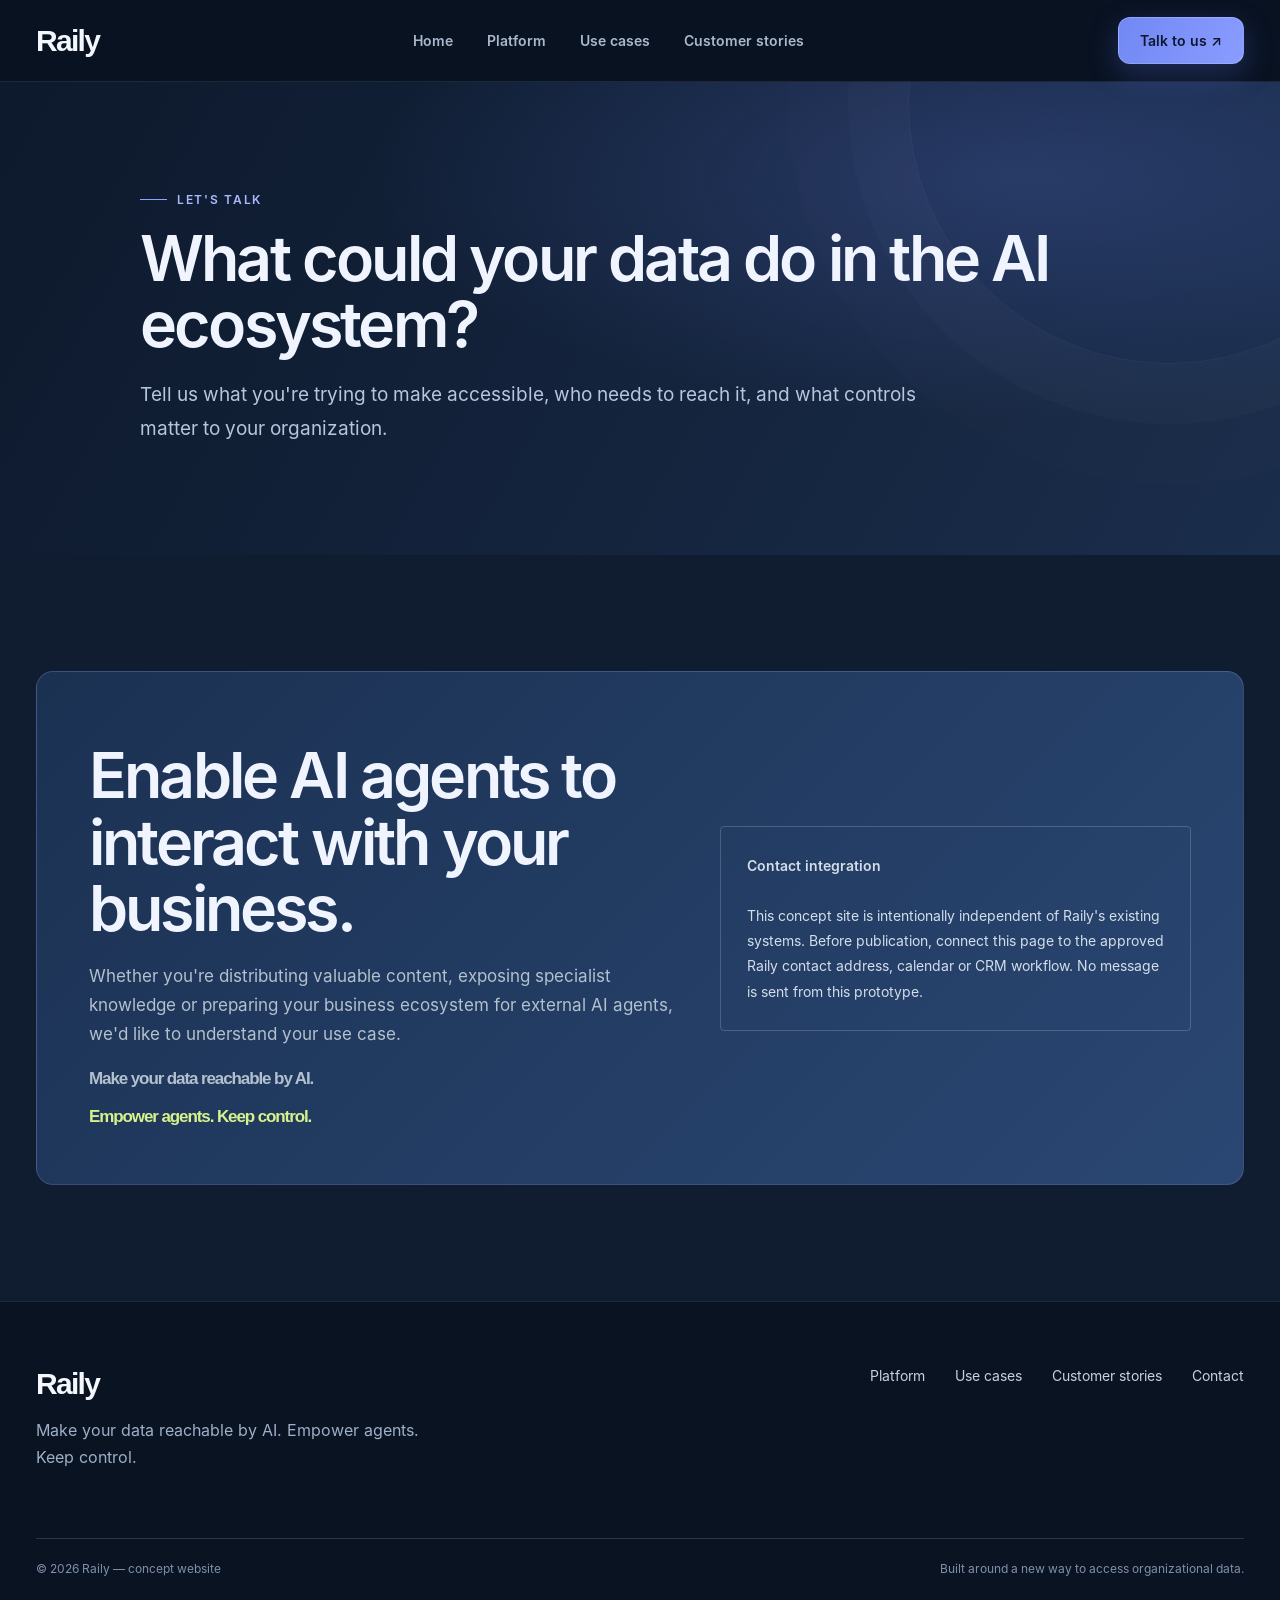
==== commit 2628590e: "Refine Raily website visual hierarchy and brand placeholder" ====
--- a/contact.html
+++ b/contact.html
@@ -1 +1 @@
-<!doctype html><html lang="en"><head><meta charset="utf-8"><meta name="viewport" content="width=device-width,initial-scale=1"><meta name="description" content="Talk to Raily about enabling AI agents to interact with your business."><title>Contact — Raily</title><link rel="stylesheet" href="assets/site.css"><link rel="stylesheet" href="assets/v6.css"></head><body><header class="topbar"><div class="wrap nav"><a class="brand" href="index.html"><img src="assets/raily-logo.svg" alt="Raily" class="brand-logo" width="104" height="28"></a><button class="menu-toggle" aria-label="Open navigation" aria-expanded="false">☰</button><nav class="navlinks"><a href="index.html">Home</a><a href="platform.html">Platform</a><a href="use-cases.html">Use cases</a><a href="stories.html">Customer stories</a></nav><a class="nav-cta" href="contact.html">Talk to us ↗</a></div></header><main><section class="page-hero"><div class="wrap inner"><div class="eyebrow">Let's talk</div><h1>What could your data do in the AI ecosystem?</h1><p>Tell us what you're trying to make accessible, who needs to reach it, and what controls matter to your organization.</p></div></section><section class="section"><div class="wrap"><div class="contact-panel"><div><h2>Enable AI agents to interact with your business.</h2><p>Whether you're distributing valuable content, exposing specialist knowledge or preparing your business ecosystem for external AI agents, we'd like to understand your use case.</p><p class="tagline">Make your data reachable by AI. <span>Empower agents. Keep control.</span></p></div><div class="contact-note"><strong>Contact integration</strong><br><br>This concept site is intentionally independent of Raily's existing systems. Before publication, connect this page to the approved Raily contact address, calendar or CRM workflow. No message is sent from this prototype.</div></div></div></section></main><footer class="footer"><div class="wrap"><div class="footer-top"><div><a class="brand" href="index.html"><img src="assets/raily-logo.svg" alt="Raily" class="brand-logo" width="104" height="28"></a><p>Make your data reachable by AI. Empower agents. Keep control.</p></div><div class="footer-links"><a href="platform.html">Platform</a><a href="use-cases.html">Use cases</a><a href="stories.html">Customer stories</a><a href="contact.html">Contact</a></div></div><div class="copyright"><span>© 2026 Raily — concept website</span><span>Built around a new way to access organizational data.</span></div></div></footer><script src="assets/site.js"></script></body></html>
+<!doctype html><html lang="en"><head><meta charset="utf-8"><meta name="viewport" content="width=device-width,initial-scale=1"><meta name="description" content="Talk to Raily about enabling AI agents to interact with your business."><title>Contact — Raily</title><link rel="stylesheet" href="assets/site.css"><link rel="stylesheet" href="assets/v6.css"><link rel="stylesheet" href="assets/v7.css"></head><body><header class="topbar"><div class="wrap nav"><a class="brand" href="index.html"><span class="brand-text" aria-label="Raily">Raily</span></a><button class="menu-toggle" aria-label="Open navigation" aria-expanded="false">☰</button><nav class="navlinks"><a href="index.html">Home</a><a href="platform.html">Platform</a><a href="use-cases.html">Use cases</a><a href="stories.html">Customer stories</a></nav><a class="nav-cta" href="contact.html">Talk to us ↗</a></div></header><main><section class="page-hero"><div class="wrap inner"><div class="eyebrow">Let's talk</div><h1>What could your data do in the AI ecosystem?</h1><p>Tell us what you're trying to make accessible, who needs to reach it, and what controls matter to your organization.</p></div></section><section class="section"><div class="wrap"><div class="contact-panel"><div><h2>Enable AI agents to interact with your business.</h2><p>Whether you're distributing valuable content, exposing specialist knowledge or preparing your business ecosystem for external AI agents, we'd like to understand your use case.</p><p class="tagline">Make your data reachable by AI. <span>Empower agents. Keep control.</span></p></div><div class="contact-note"><strong>Contact integration</strong><br><br>This concept site is intentionally independent of Raily's existing systems. Before publication, connect this page to the approved Raily contact address, calendar or CRM workflow. No message is sent from this prototype.</div></div></div></section></main><footer class="footer"><div class="wrap"><div class="footer-top"><div><a class="brand" href="index.html"><span class="brand-text" aria-label="Raily">Raily</span></a><p>Make your data reachable by AI. Empower agents. Keep control.</p></div><div class="footer-links"><a href="platform.html">Platform</a><a href="use-cases.html">Use cases</a><a href="stories.html">Customer stories</a><a href="contact.html">Contact</a></div></div><div class="copyright"><span>© 2026 Raily — concept website</span><span>Built around a new way to access organizational data.</span></div></div></footer><script src="assets/site.js"></script></body></html>
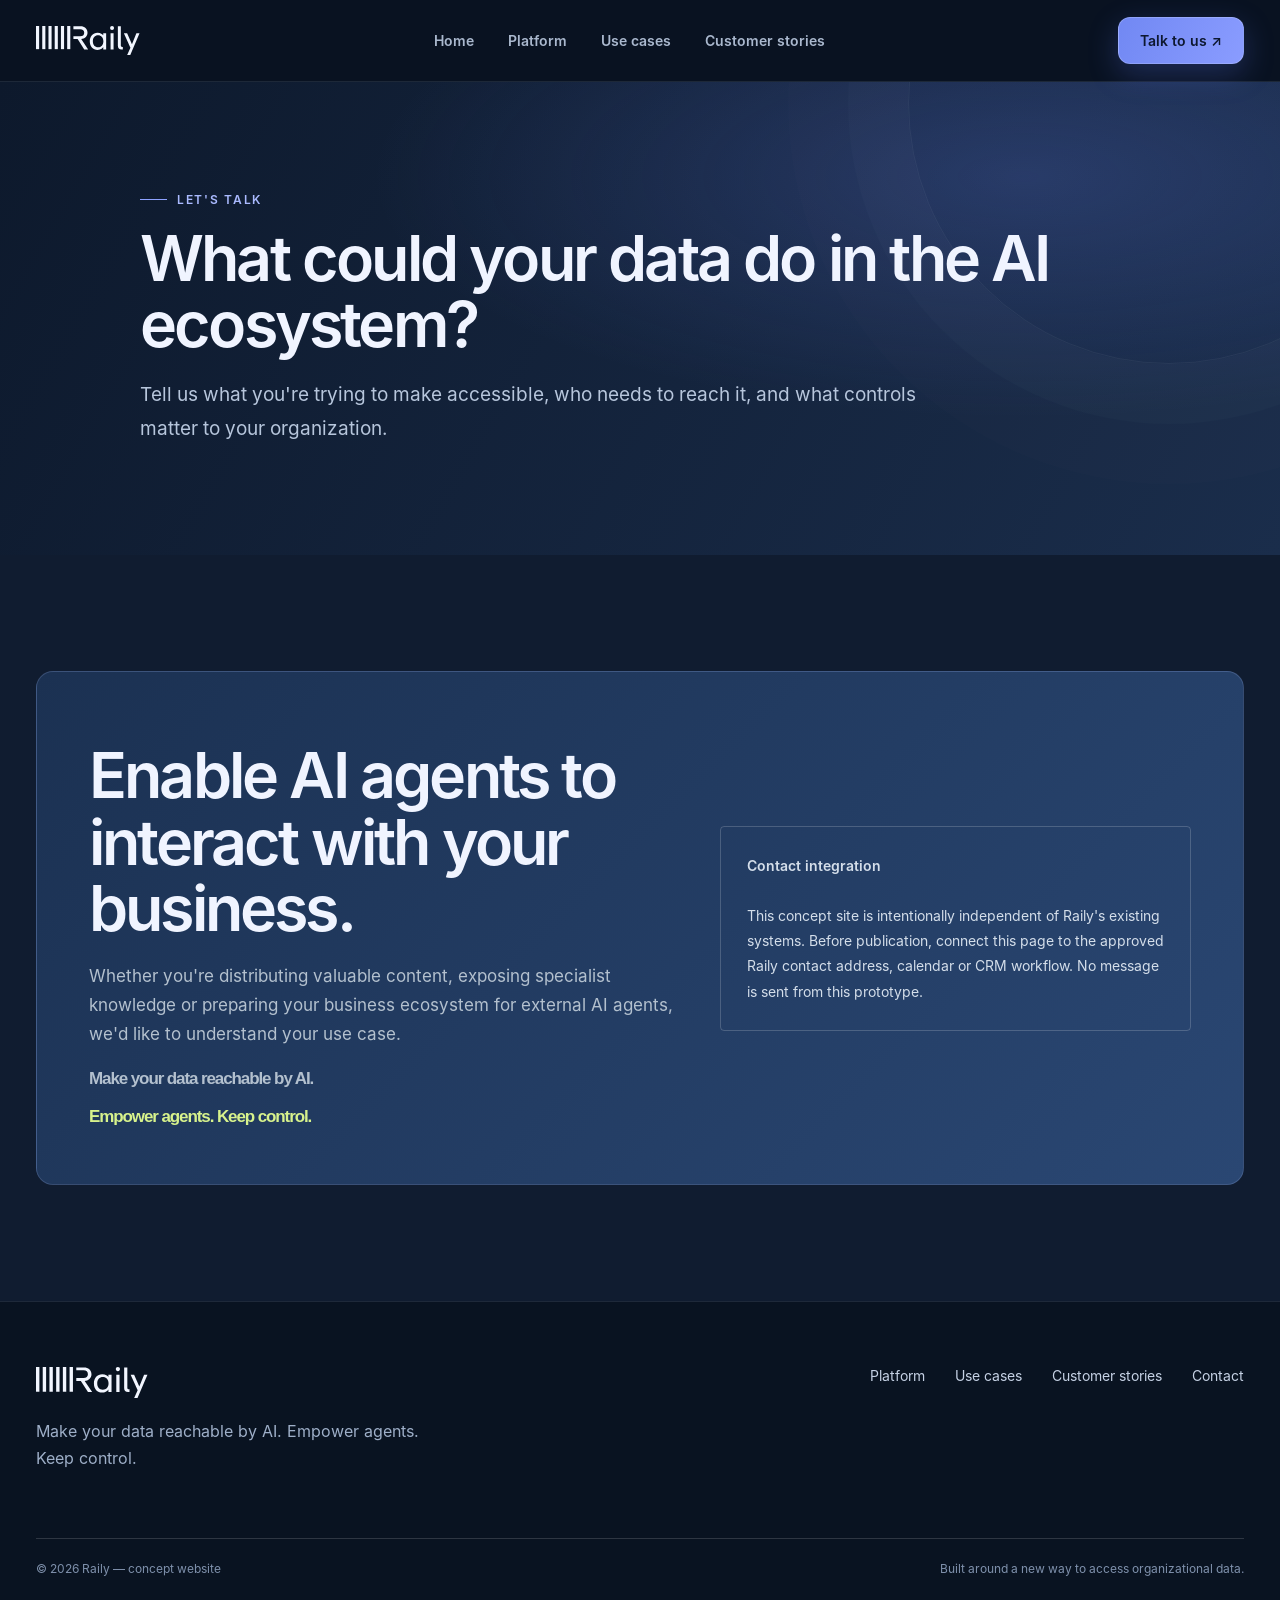
==== commit 500ce6fd: "Revert "Raily website refinements — v7"" ====
--- a/contact.html
+++ b/contact.html
@@ -1 +1 @@
-<!doctype html><html lang="en"><head><meta charset="utf-8"><meta name="viewport" content="width=device-width,initial-scale=1"><meta name="description" content="Talk to Raily about enabling AI agents to interact with your business."><title>Contact — Raily</title><link rel="stylesheet" href="assets/site.css"><link rel="stylesheet" href="assets/v6.css"><link rel="stylesheet" href="assets/v7.css"></head><body><header class="topbar"><div class="wrap nav"><a class="brand" href="index.html"><span class="brand-text" aria-label="Raily">Raily</span></a><button class="menu-toggle" aria-label="Open navigation" aria-expanded="false">☰</button><nav class="navlinks"><a href="index.html">Home</a><a href="platform.html">Platform</a><a href="use-cases.html">Use cases</a><a href="stories.html">Customer stories</a></nav><a class="nav-cta" href="contact.html">Talk to us ↗</a></div></header><main><section class="page-hero"><div class="wrap inner"><div class="eyebrow">Let's talk</div><h1>What could your data do in the AI ecosystem?</h1><p>Tell us what you're trying to make accessible, who needs to reach it, and what controls matter to your organization.</p></div></section><section class="section"><div class="wrap"><div class="contact-panel"><div><h2>Enable AI agents to interact with your business.</h2><p>Whether you're distributing valuable content, exposing specialist knowledge or preparing your business ecosystem for external AI agents, we'd like to understand your use case.</p><p class="tagline">Make your data reachable by AI. <span>Empower agents. Keep control.</span></p></div><div class="contact-note"><strong>Contact integration</strong><br><br>This concept site is intentionally independent of Raily's existing systems. Before publication, connect this page to the approved Raily contact address, calendar or CRM workflow. No message is sent from this prototype.</div></div></div></section></main><footer class="footer"><div class="wrap"><div class="footer-top"><div><a class="brand" href="index.html"><span class="brand-text" aria-label="Raily">Raily</span></a><p>Make your data reachable by AI. Empower agents. Keep control.</p></div><div class="footer-links"><a href="platform.html">Platform</a><a href="use-cases.html">Use cases</a><a href="stories.html">Customer stories</a><a href="contact.html">Contact</a></div></div><div class="copyright"><span>© 2026 Raily — concept website</span><span>Built around a new way to access organizational data.</span></div></div></footer><script src="assets/site.js"></script></body></html>
+<!doctype html><html lang="en"><head><meta charset="utf-8"><meta name="viewport" content="width=device-width,initial-scale=1"><meta name="description" content="Talk to Raily about enabling AI agents to interact with your business."><title>Contact — Raily</title><link rel="stylesheet" href="assets/site.css"><link rel="stylesheet" href="assets/v6.css"></head><body><header class="topbar"><div class="wrap nav"><a class="brand" href="index.html"><img src="assets/raily-logo.svg" alt="Raily" class="brand-logo" width="104" height="28"></a><button class="menu-toggle" aria-label="Open navigation" aria-expanded="false">☰</button><nav class="navlinks"><a href="index.html">Home</a><a href="platform.html">Platform</a><a href="use-cases.html">Use cases</a><a href="stories.html">Customer stories</a></nav><a class="nav-cta" href="contact.html">Talk to us ↗</a></div></header><main><section class="page-hero"><div class="wrap inner"><div class="eyebrow">Let's talk</div><h1>What could your data do in the AI ecosystem?</h1><p>Tell us what you're trying to make accessible, who needs to reach it, and what controls matter to your organization.</p></div></section><section class="section"><div class="wrap"><div class="contact-panel"><div><h2>Enable AI agents to interact with your business.</h2><p>Whether you're distributing valuable content, exposing specialist knowledge or preparing your business ecosystem for external AI agents, we'd like to understand your use case.</p><p class="tagline">Make your data reachable by AI. <span>Empower agents. Keep control.</span></p></div><div class="contact-note"><strong>Contact integration</strong><br><br>This concept site is intentionally independent of Raily's existing systems. Before publication, connect this page to the approved Raily contact address, calendar or CRM workflow. No message is sent from this prototype.</div></div></div></section></main><footer class="footer"><div class="wrap"><div class="footer-top"><div><a class="brand" href="index.html"><img src="assets/raily-logo.svg" alt="Raily" class="brand-logo" width="104" height="28"></a><p>Make your data reachable by AI. Empower agents. Keep control.</p></div><div class="footer-links"><a href="platform.html">Platform</a><a href="use-cases.html">Use cases</a><a href="stories.html">Customer stories</a><a href="contact.html">Contact</a></div></div><div class="copyright"><span>© 2026 Raily — concept website</span><span>Built around a new way to access organizational data.</span></div></div></footer><script src="assets/site.js"></script></body></html>
